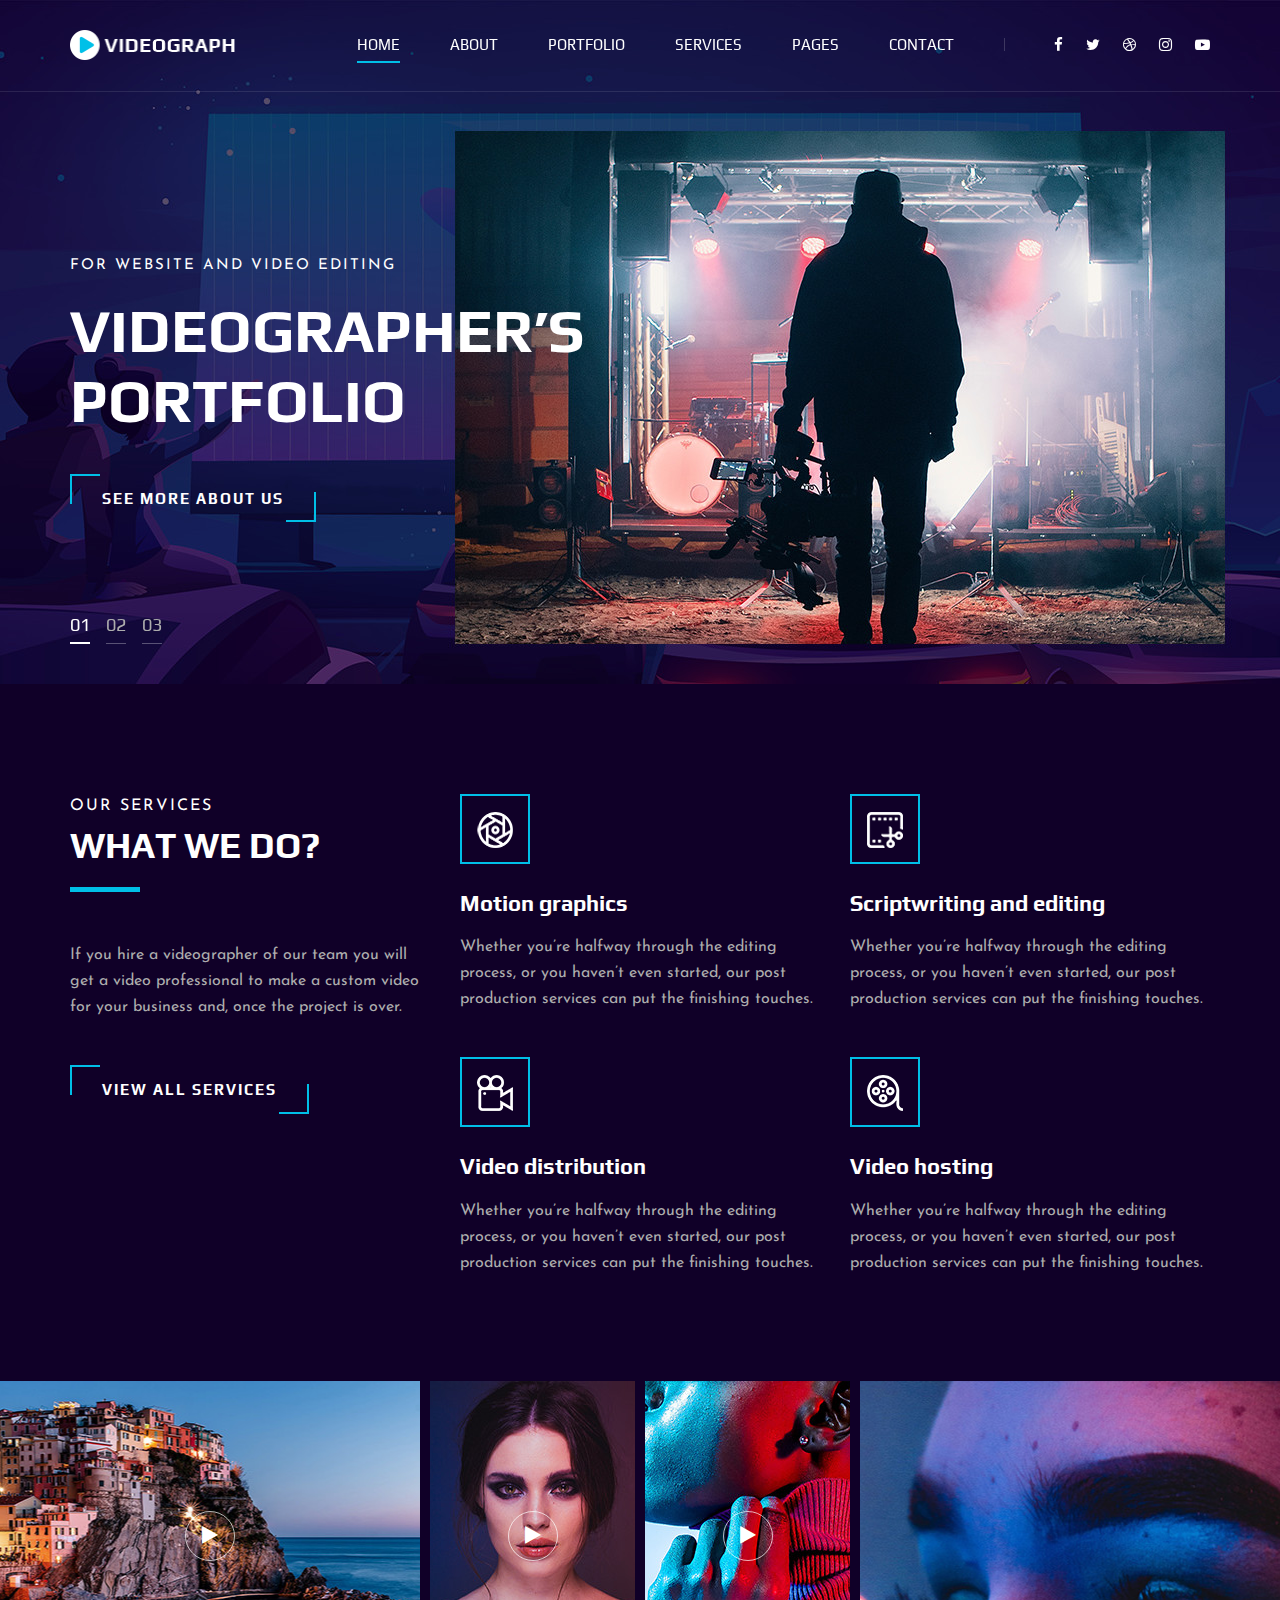
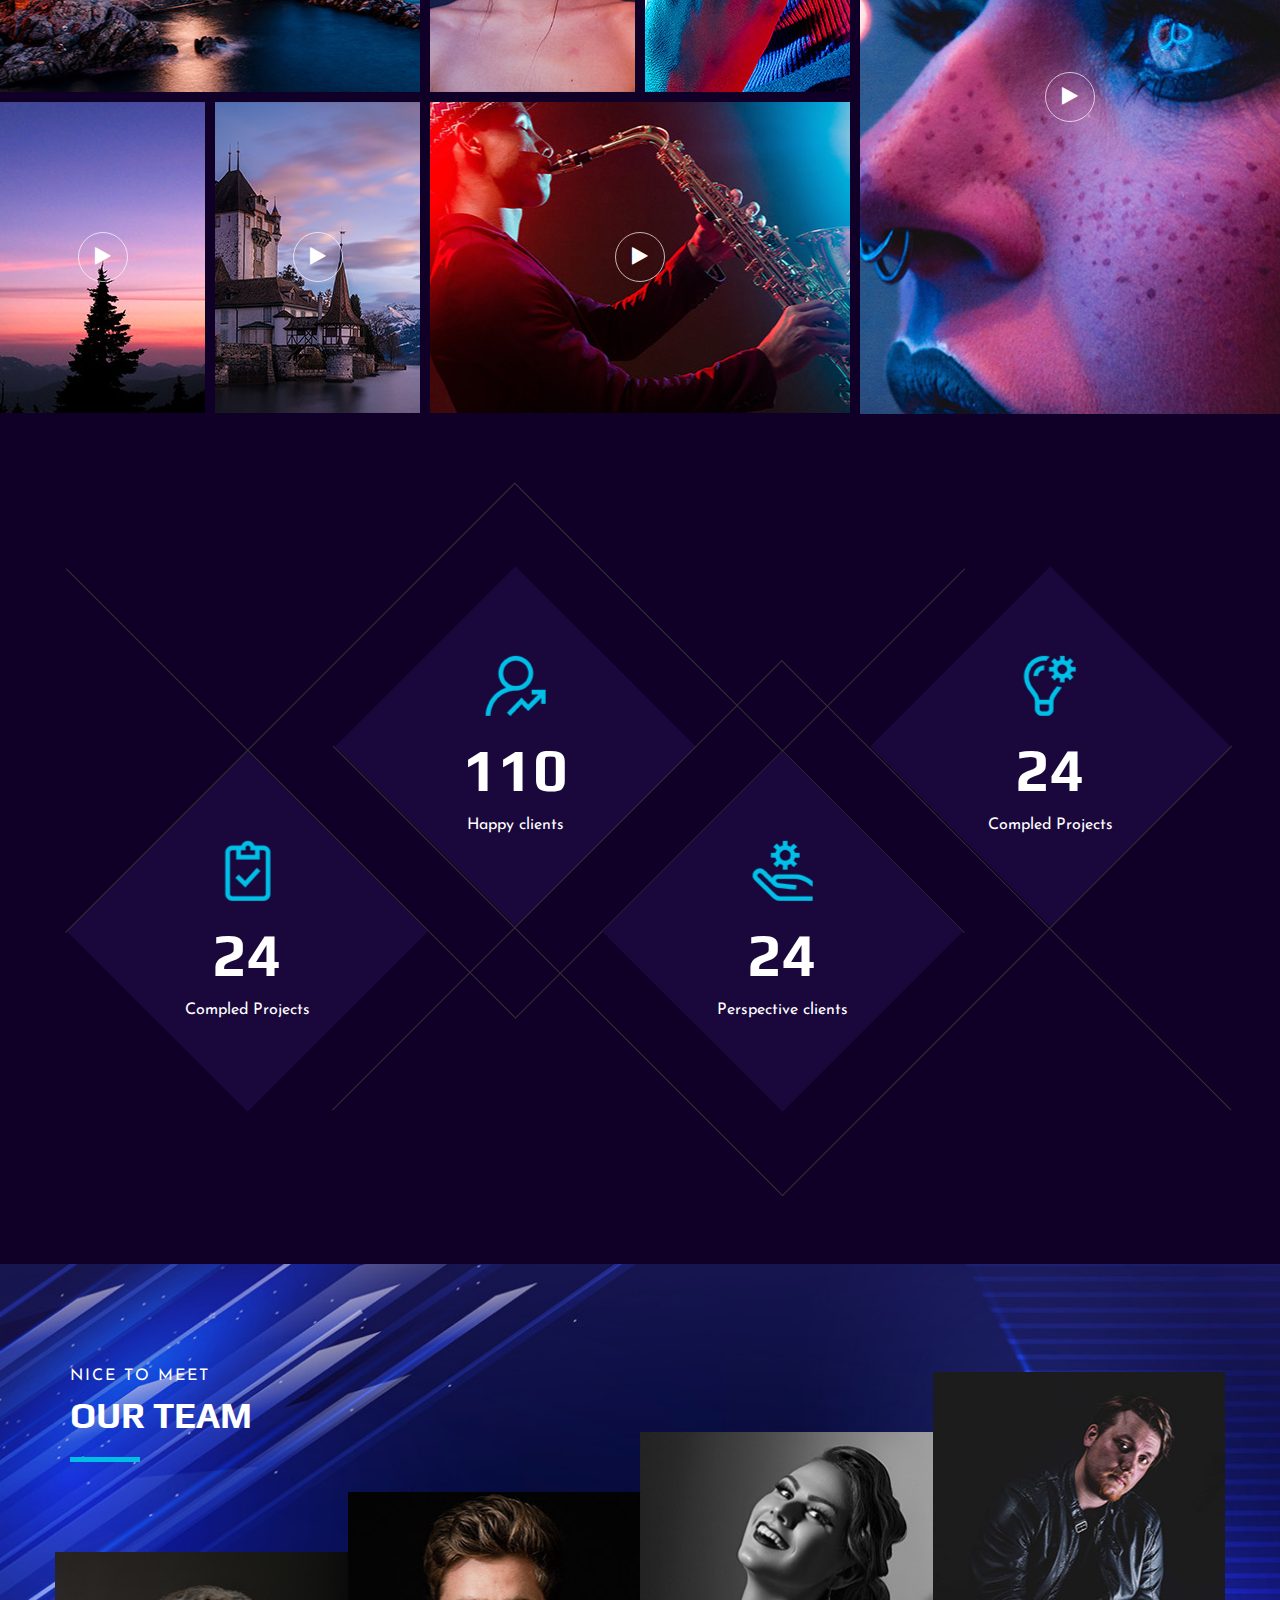
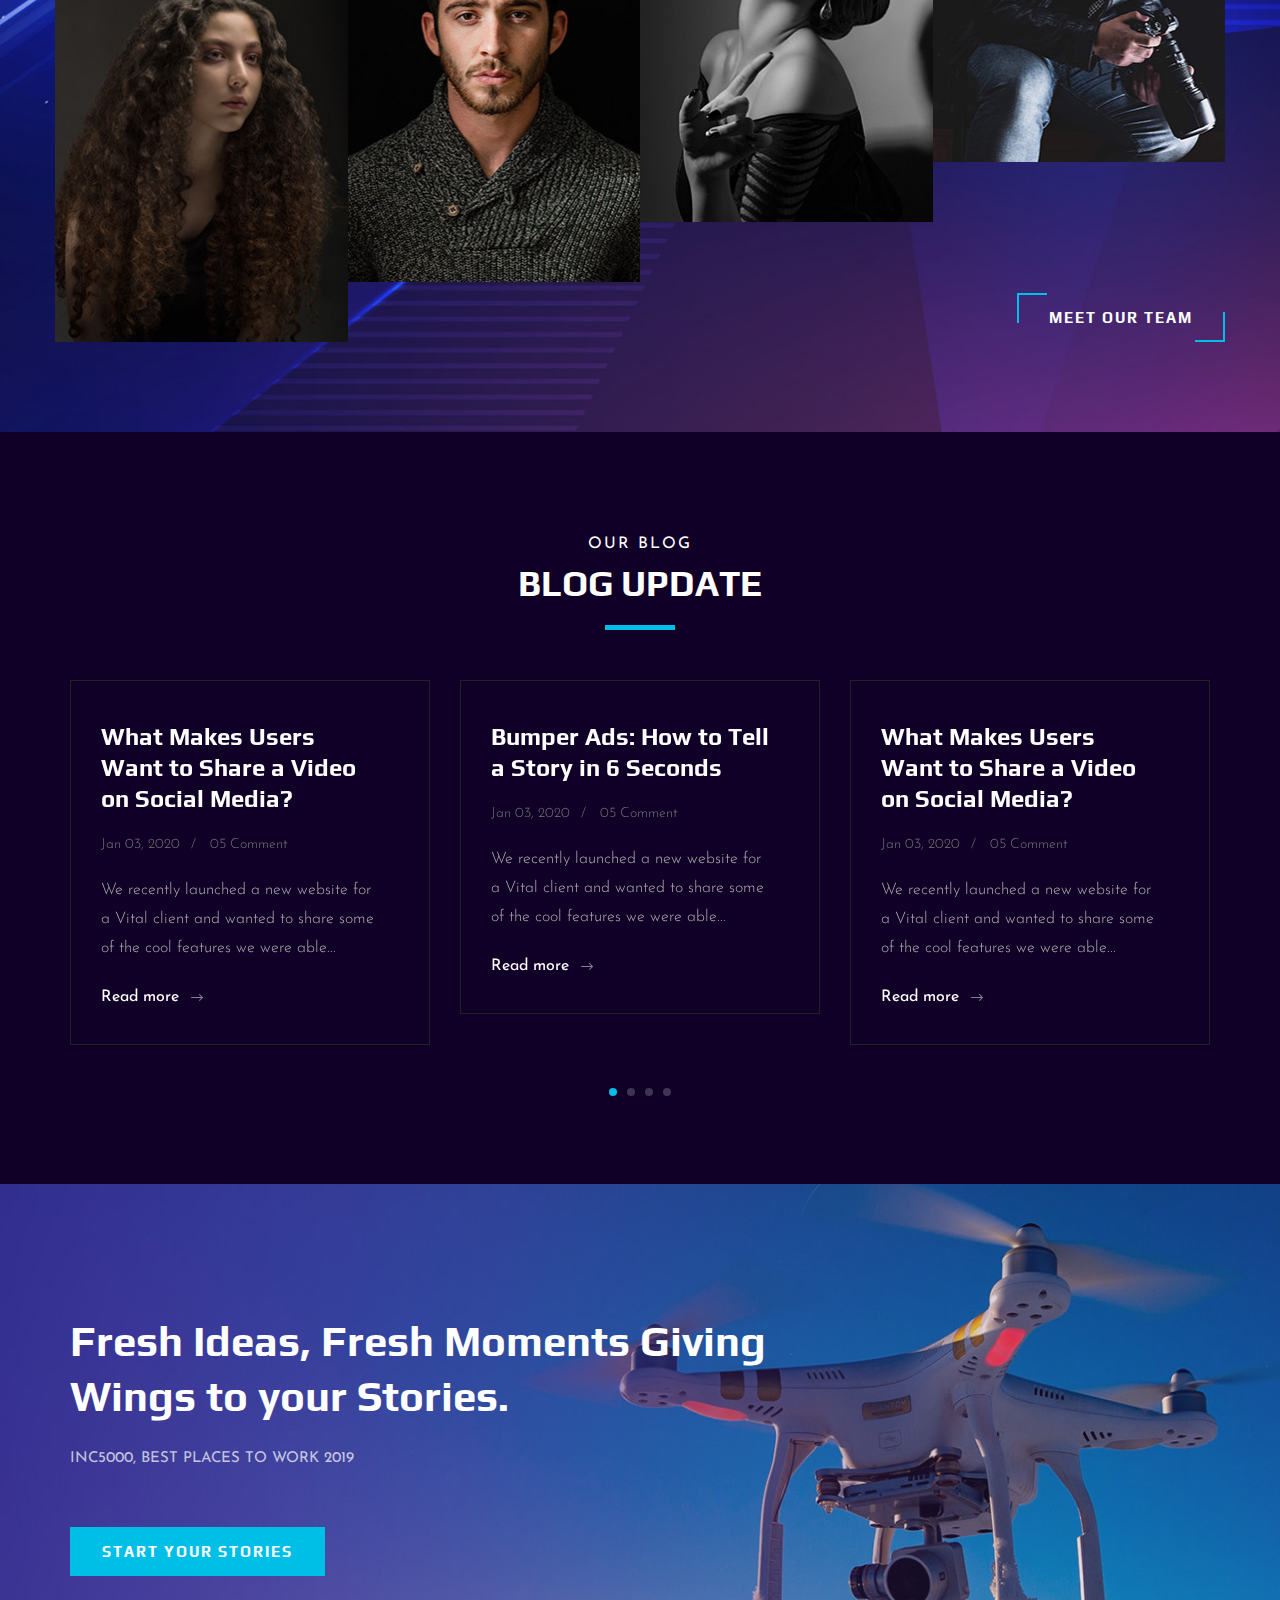
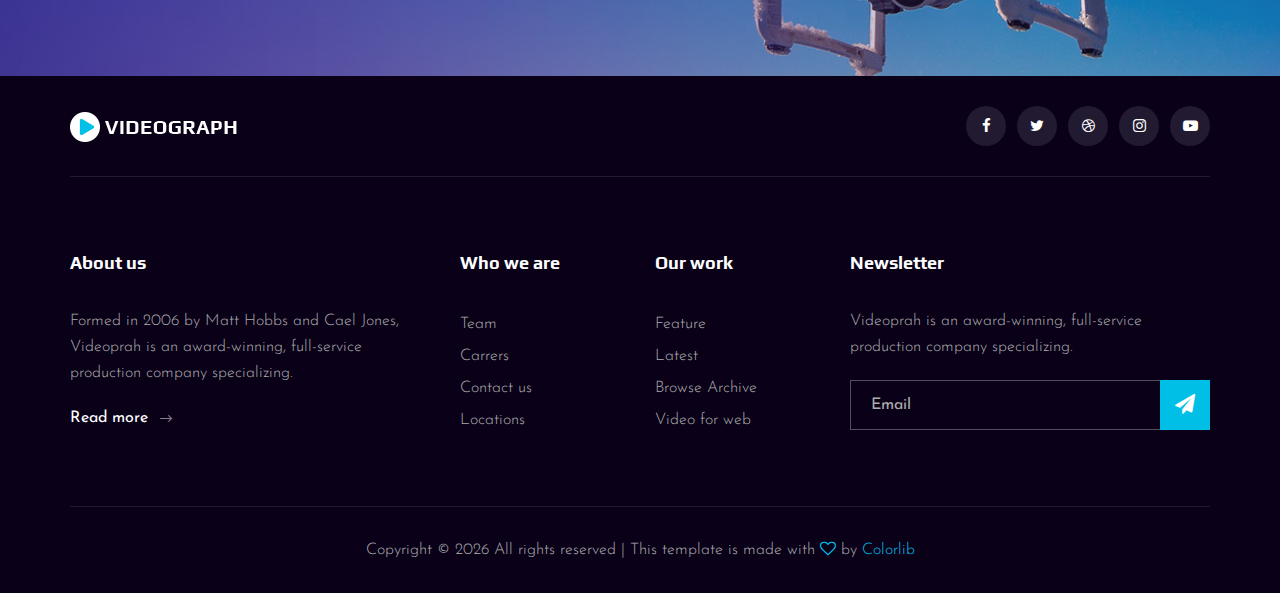
==== index.html @ 5d6b5795 "first" ====
<!DOCTYPE html>
<html lang="zxx">

<head>
    <meta charset="UTF-8">
    <meta name="description" content="Videograph Template">
    <meta name="keywords" content="Videograph, unica, creative, html">
    <meta name="viewport" content="width=device-width, initial-scale=1.0">
    <meta http-equiv="X-UA-Compatible" content="ie=edge">
    <title>Videograph | Template</title>

    <!-- Google Font -->
    <link href="https://fonts.googleapis.com/css2?family=Play:wght@400;700&display=swap" rel="stylesheet">
    <link href="https://fonts.googleapis.com/css2?family=Josefin+Sans:wght@300;400;500;600;700&display=swap"
        rel="stylesheet">

    <!-- Css Styles -->
    <link rel="stylesheet" href="css/bootstrap.min.css" type="text/css">
    <link rel="stylesheet" href="css/font-awesome.min.css" type="text/css">
    <link rel="stylesheet" href="css/elegant-icons.css" type="text/css">
    <link rel="stylesheet" href="css/owl.carousel.min.css" type="text/css">
    <link rel="stylesheet" href="css/magnific-popup.css" type="text/css">
    <link rel="stylesheet" href="css/slicknav.min.css" type="text/css">
    <link rel="stylesheet" href="css/style.css" type="text/css">
</head>

<body>
    <!-- Page Preloder -->
    <div id="preloder">
        <div class="loader"></div>
    </div>

    <!-- Header Section Begin -->
    <header class="header">
        <div class="container">
            <div class="row">
                <div class="col-lg-2">
                    <div class="header__logo">
                        <a href="./index.html"><img src="img/logo.png" alt=""></a>
                    </div>
                </div>
                <div class="col-lg-10">
                    <div class="header__nav__option">
                        <nav class="header__nav__menu mobile-menu">
                            <ul>
                                <li class="active"><a href="./index.html">Home</a></li>
                                <li><a href="./about.html">About</a></li>
                                <li><a href="./portfolio.html">Portfolio</a></li>
                                <li><a href="./services.html">Services</a></li>
                                <li><a href="#">Pages</a>
                                    <ul class="dropdown">
                                        <li><a href="./about.html">About</a></li>
                                        <li><a href="./portfolio.html">Portfolio</a></li>
                                        <li><a href="./blog.html">Blog</a></li>
                                        <li><a href="./blog-details.html">Blog Details</a></li>
                                    </ul>
                                </li>
                                <li><a href="./contact.html">Contact</a></li>
                            </ul>
                        </nav>
                        <div class="header__nav__social">
                            <a href="#"><i class="fa fa-facebook"></i></a>
                            <a href="#"><i class="fa fa-twitter"></i></a>
                            <a href="#"><i class="fa fa-dribbble"></i></a>
                            <a href="#"><i class="fa fa-instagram"></i></a>
                            <a href="#"><i class="fa fa-youtube-play"></i></a>
                        </div>
                    </div>
                </div>
            </div>
            <div id="mobile-menu-wrap"></div>
        </div>
    </header>
    <!-- Header End -->

    <!-- Hero Section Begin -->
    <section class="hero">
        <div class="hero__slider owl-carousel">
            <div class="hero__item set-bg" data-setbg="img/hero/hero-1.jpg">
                <div class="container">
                    <div class="row">
                        <div class="col-lg-6">
                            <div class="hero__text">
                                <span>For website and video editing</span>
                                <h2>Videographer’s Portfolio</h2>
                                <a href="#" class="primary-btn">See more about us</a>
                            </div>
                        </div>
                    </div>
                </div>
            </div>
            <div class="hero__item set-bg" data-setbg="img/hero/hero-1.jpg">
                <div class="container">
                    <div class="row">
                        <div class="col-lg-6">
                            <div class="hero__text">
                                <span>For website and video editing</span>
                                <h2>Videographer’s Portfolio</h2>
                                <a href="#" class="primary-btn">See more about us</a>
                            </div>
                        </div>
                    </div>
                </div>
            </div>
            <div class="hero__item set-bg" data-setbg="img/hero/hero-1.jpg">
                <div class="container">
                    <div class="row">
                        <div class="col-lg-6">
                            <div class="hero__text">
                                <span>For website and video editing</span>
                                <h2>Videographer’s Portfolio</h2>
                                <a href="#" class="primary-btn">See more about us</a>
                            </div>
                        </div>
                    </div>
                </div>
            </div>
        </div>
    </section>
    <!-- Hero Section End -->

    <!-- Services Section Begin -->
    <section class="services spad">
        <div class="container">
            <div class="row">
                <div class="col-lg-4">
                    <div class="services__title">
                        <div class="section-title">
                            <span>Our services</span>
                            <h2>What We do?</h2>
                        </div>
                        <p>If you hire a videographer of our team you will get a video professional to make a custom
                            video for your business and, once the project is over.</p>
                        <a href="#" class="primary-btn">View all services</a>
                    </div>
                </div>
                <div class="col-lg-8">
                    <div class="row">
                        <div class="col-lg-6 col-md-6 col-sm-6">
                            <div class="services__item">
                                <div class="services__item__icon">
                                    <img src="img/icons/si-1.png" alt="">
                                </div>
                                <h4>Motion graphics</h4>
                                <p>Whether you’re halfway through the editing process, or you haven’t even started, our
                                    post production services can put the finishing touches.</p>
                            </div>
                        </div>
                        <div class="col-lg-6 col-md-6 col-sm-6">
                            <div class="services__item">
                                <div class="services__item__icon">
                                    <img src="img/icons/si-2.png" alt="">
                                </div>
                                <h4>Scriptwriting and editing</h4>
                                <p>Whether you’re halfway through the editing process, or you haven’t even started, our
                                    post production services can put the finishing touches.</p>
                            </div>
                        </div>
                        <div class="col-lg-6 col-md-6 col-sm-6">
                            <div class="services__item">
                                <div class="services__item__icon">
                                    <img src="img/icons/si-3.png" alt="">
                                </div>
                                <h4>Video distribution</h4>
                                <p>Whether you’re halfway through the editing process, or you haven’t even started, our
                                    post production services can put the finishing touches.</p>
                            </div>
                        </div>
                        <div class="col-lg-6 col-md-6 col-sm-6">
                            <div class="services__item">
                                <div class="services__item__icon">
                                    <img src="img/icons/si-4.png" alt="">
                                </div>
                                <h4>Video hosting</h4>
                                <p>Whether you’re halfway through the editing process, or you haven’t even started, our
                                    post production services can put the finishing touches.</p>
                            </div>
                        </div>
                    </div>
                </div>
            </div>
        </div>
    </section>
    <!-- Services Section End -->

    <!-- Work Section Begin -->
    <section class="work">
        <div class="work__gallery">
            <div class="grid-sizer"></div>
            <div class="work__item wide__item set-bg" data-setbg="img/work/work-1.jpg">
                <a href="https://www.youtube.com/watch?v=LXb3EKWsInQ" class="play-btn video-popup"><i
                        class="fa fa-play"></i></a>
                <div class="work__item__hover">
                    <h4>VIP Auto Tires & Service</h4>
                    <ul>
                        <li>eCommerce</li>
                        <li>Magento</li>
                    </ul>
                </div>
            </div>
            <div class="work__item small__item set-bg" data-setbg="img/work/work-2.jpg">
                <a href="https://www.youtube.com/watch?v=LXb3EKWsInQ" class="play-btn video-popup"><i
                        class="fa fa-play"></i></a>
            </div>
            <div class="work__item small__item set-bg" data-setbg="img/work/work-3.jpg">
                <a href="https://www.youtube.com/watch?v=LXb3EKWsInQ" class="play-btn video-popup"><i
                        class="fa fa-play"></i></a>
            </div>
            <div class="work__item large__item set-bg" data-setbg="img/work/work-4.jpg">
                <a href="https://www.youtube.com/watch?v=LXb3EKWsInQ" class="play-btn video-popup"><i
                        class="fa fa-play"></i></a>
                <div class="work__item__hover">
                    <h4>VIP Auto Tires & Service</h4>
                    <ul>
                        <li>eCommerce</li>
                        <li>Magento</li>
                    </ul>
                </div>
            </div>
            <div class="work__item small__item set-bg" data-setbg="img/work/work-5.jpg">
                <a href="https://www.youtube.com/watch?v=LXb3EKWsInQ" class="play-btn video-popup"><i
                        class="fa fa-play"></i></a>
            </div>
            <div class="work__item small__item set-bg" data-setbg="img/work/work-6.jpg">
                <a href="https://www.youtube.com/watch?v=LXb3EKWsInQ" class="play-btn video-popup"><i
                        class="fa fa-play"></i></a>
            </div>
            <div class="work__item wide__item set-bg" data-setbg="img/work/work-7.jpg">
                <a href="https://www.youtube.com/watch?v=LXb3EKWsInQ" class="play-btn video-popup"><i
                        class="fa fa-play"></i></a>
                <div class="work__item__hover">
                    <h4>VIP Auto Tires & Service</h4>
                    <ul>
                        <li>eCommerce</li>
                        <li>Magento</li>
                    </ul>
                </div>
            </div>
        </div>
    </section>
    <!-- Work Section End -->

    <!-- Counter Section Begin -->
    <section class="counter">
        <div class="container">
            <div class="counter__content">
                <div class="row">
                    <div class="col-lg-3 col-md-6 col-sm-6">
                        <div class="counter__item">
                            <div class="counter__item__text">
                                <img src="img/icons/ci-1.png" alt="">
                                <h2 class="counter_num">230</h2>
                                <p>Compled Projects</p>
                            </div>
                        </div>
                    </div>
                    <div class="col-lg-3 col-md-6 col-sm-6">
                        <div class="counter__item second__item">
                            <div class="counter__item__text">
                                <img src="img/icons/ci-2.png" alt="">
                                <h2 class="counter_num">1068</h2>
                                <p>Happy clients</p>
                            </div>
                        </div>
                    </div>
                    <div class="col-lg-3 col-md-6 col-sm-6">
                        <div class="counter__item third__item">
                            <div class="counter__item__text">
                                <img src="img/icons/ci-3.png" alt="">
                                <h2 class="counter_num">230</h2>
                                <p>Perspective clients</p>
                            </div>
                        </div>
                    </div>
                    <div class="col-lg-3 col-md-6 col-sm-6">
                        <div class="counter__item four__item">
                            <div class="counter__item__text">
                                <img src="img/icons/ci-4.png" alt="">
                                <h2 class="counter_num">230</h2>
                                <p>Compled Projects</p>
                            </div>
                        </div>
                    </div>
                </div>
            </div>
        </div>
    </section>
    <!-- Counter Section End -->

    <!-- Team Section Begin -->
    <section class="team spad set-bg" data-setbg="img/team-bg.jpg">
        <div class="container">
            <div class="row">
                <div class="col-lg-12">
                    <div class="section-title team__title">
                        <span>Nice to meet</span>
                        <h2>OUR Team</h2>
                    </div>
                </div>
            </div>
            <div class="row">
                <div class="col-lg-3 col-md-6 col-sm-6 p-0">
                    <div class="team__item set-bg" data-setbg="img/team/team-1.jpg">
                        <div class="team__item__text">
                            <h4>AMANDA STONE</h4>
                            <p>Videographer</p>
                            <div class="team__item__social">
                                <a href="#"><i class="fa fa-facebook"></i></a>
                                <a href="#"><i class="fa fa-twitter"></i></a>
                                <a href="#"><i class="fa fa-dribbble"></i></a>
                                <a href="#"><i class="fa fa-instagram"></i></a>
                            </div>
                        </div>
                    </div>
                </div>
                <div class="col-lg-3 col-md-6 col-sm-6 p-0">
                    <div class="team__item team__item--second set-bg" data-setbg="img/team/team-2.jpg">
                        <div class="team__item__text">
                            <h4>AMANDA STONE</h4>
                            <p>Videographer</p>
                            <div class="team__item__social">
                                <a href="#"><i class="fa fa-facebook"></i></a>
                                <a href="#"><i class="fa fa-twitter"></i></a>
                                <a href="#"><i class="fa fa-dribbble"></i></a>
                                <a href="#"><i class="fa fa-instagram"></i></a>
                            </div>
                        </div>
                    </div>
                </div>
                <div class="col-lg-3 col-md-6 col-sm-6 p-0">
                    <div class="team__item team__item--third set-bg" data-setbg="img/team/team-3.jpg">
                        <div class="team__item__text">
                            <h4>AMANDA STONE</h4>
                            <p>Videographer</p>
                            <div class="team__item__social">
                                <a href="#"><i class="fa fa-facebook"></i></a>
                                <a href="#"><i class="fa fa-twitter"></i></a>
                                <a href="#"><i class="fa fa-dribbble"></i></a>
                                <a href="#"><i class="fa fa-instagram"></i></a>
                            </div>
                        </div>
                    </div>
                </div>
                <div class="col-lg-3 col-md-6 col-sm-6 p-0">
                    <div class="team__item team__item--four set-bg" data-setbg="img/team/team-4.jpg">
                        <div class="team__item__text">
                            <h4>AMANDA STONE</h4>
                            <p>Videographer</p>
                            <div class="team__item__social">
                                <a href="#"><i class="fa fa-facebook"></i></a>
                                <a href="#"><i class="fa fa-twitter"></i></a>
                                <a href="#"><i class="fa fa-dribbble"></i></a>
                                <a href="#"><i class="fa fa-instagram"></i></a>
                            </div>
                        </div>
                    </div>
                </div>
                <div class="col-lg-12 p-0">
                    <div class="team__btn">
                        <a href="#" class="primary-btn">Meet Our Team</a>
                    </div>
                </div>
            </div>
        </div>
    </section>
    <!-- Team Section End -->

    <!-- Latest Blog Section Begin -->
    <section class="latest spad">
        <div class="container">
            <div class="row">
                <div class="col-lg-12">
                    <div class="section-title center-title">
                        <span>Our Blog</span>
                        <h2>Blog Update</h2>
                    </div>
                </div>
            </div>
            <div class="row">
                <div class="latest__slider owl-carousel">
                    <div class="col-lg-4">
                        <div class="blog__item latest__item">
                            <h4>What Makes Users Want to Share a Video on Social Media?</h4>
                            <ul>
                                <li>Jan 03, 2020</li>
                                <li>05 Comment</li>
                            </ul>
                            <p>We recently launched a new website for a Vital client and wanted to share some of the
                                cool features we were able...</p>
                            <a href="#">Read more <span class="arrow_right"></span></a>
                        </div>
                    </div>
                    <div class="col-lg-4">
                        <div class="blog__item latest__item">
                            <h4>Bumper Ads: How to Tell a Story in 6 Seconds</h4>
                            <ul>
                                <li>Jan 03, 2020</li>
                                <li>05 Comment</li>
                            </ul>
                            <p>We recently launched a new website for a Vital client and wanted to share some of the
                                cool features we were able...</p>
                            <a href="#">Read more <span class="arrow_right"></span></a>
                        </div>
                    </div>
                    <div class="col-lg-4">
                        <div class="blog__item latest__item">
                            <h4>What Makes Users Want to Share a Video on Social Media?</h4>
                            <ul>
                                <li>Jan 03, 2020</li>
                                <li>05 Comment</li>
                            </ul>
                            <p>We recently launched a new website for a Vital client and wanted to share some of the
                                cool features we were able...</p>
                            <a href="#">Read more <span class="arrow_right"></span></a>
                        </div>
                    </div>
                    <div class="col-lg-4">
                        <div class="blog__item latest__item">
                            <h4>Bumper Ads: How to Tell a Story in 6 Seconds</h4>
                            <ul>
                                <li>Jan 03, 2020</li>
                                <li>05 Comment</li>
                            </ul>
                            <p>We recently launched a new website for a Vital client and wanted to share some of the
                                cool features we were able...</p>
                            <a href="#">Read more <span class="arrow_right"></span></a>
                        </div>
                    </div>
                    <div class="col-lg-4">
                        <div class="blog__item latest__item">
                            <h4>What Makes Users Want to Share a Video on Social Media?</h4>
                            <ul>
                                <li>Jan 03, 2020</li>
                                <li>05 Comment</li>
                            </ul>
                            <p>We recently launched a new website for a Vital client and wanted to share some of the
                                cool features we were able...</p>
                            <a href="#">Read more <span class="arrow_right"></span></a>
                        </div>
                    </div>
                    <div class="col-lg-4">
                        <div class="blog__item latest__item">
                            <h4>What Makes Users Want to Share a Video on Social Media?</h4>
                            <ul>
                                <li>Jan 03, 2020</li>
                                <li>05 Comment</li>
                            </ul>
                            <p>We recently launched a new website for a Vital client and wanted to share some of the
                                cool features we were able...</p>
                            <a href="#">Read more <span class="arrow_right"></span></a>
                        </div>
                    </div>
                    <div class="col-lg-4">
                        <div class="blog__item latest__item">
                            <h4>What Makes Users Want to Share a Video on Social Media?</h4>
                            <ul>
                                <li>Jan 03, 2020</li>
                                <li>05 Comment</li>
                            </ul>
                            <p>We recently launched a new website for a Vital client and wanted to share some of the
                                cool features we were able...</p>
                            <a href="#">Read more <span class="arrow_right"></span></a>
                        </div>
                    </div>
                </div>
            </div>
        </div>
    </section>
    <!-- Latest Blog Section End -->

    <!-- Call To Action Section Begin -->
    <section class="callto spad set-bg" data-setbg="img/callto-bg.jpg">
        <div class="container">
            <div class="row">
                <div class="col-lg-8">
                    <div class="callto__text">
                        <h2>Fresh Ideas, Fresh Moments Giving Wings to your Stories.</h2>
                        <p>INC5000, Best places to work 2019</p>
                        <a href="#">Start your stories</a>
                    </div>
                </div>
            </div>
        </div>
    </section>
    <!-- Call To Action Section End -->

    <!-- Footer Section Begin -->
    <footer class="footer">
        <div class="container">
            <div class="footer__top">
                <div class="row">
                    <div class="col-lg-6 col-md-6">
                        <div class="footer__top__logo">
                            <a href="#"><img src="img/logo.png" alt=""></a>
                        </div>
                    </div>
                    <div class="col-lg-6 col-md-6">
                        <div class="footer__top__social">
                            <a href="#"><i class="fa fa-facebook"></i></a>
                            <a href="#"><i class="fa fa-twitter"></i></a>
                            <a href="#"><i class="fa fa-dribbble"></i></a>
                            <a href="#"><i class="fa fa-instagram"></i></a>
                            <a href="#"><i class="fa fa-youtube-play"></i></a>
                        </div>
                    </div>
                </div>
            </div>
            <div class="footer__option">
                <div class="row">
                    <div class="col-lg-4 col-md-6 col-sm-6">
                        <div class="footer__option__item">
                            <h5>About us</h5>
                            <p>Formed in 2006 by Matt Hobbs and Cael Jones, Videoprah is an award-winning, full-service
                                production company specializing.</p>
                            <a href="#" class="read__more">Read more <span class="arrow_right"></span></a>
                        </div>
                    </div>
                    <div class="col-lg-2 col-md-3 col-sm-3">
                        <div class="footer__option__item">
                            <h5>Who we are</h5>
                            <ul>
                                <li><a href="#">Team</a></li>
                                <li><a href="#">Carrers</a></li>
                                <li><a href="#">Contact us</a></li>
                                <li><a href="#">Locations</a></li>
                            </ul>
                        </div>
                    </div>
                    <div class="col-lg-2 col-md-3 col-sm-3">
                        <div class="footer__option__item">
                            <h5>Our work</h5>
                            <ul>
                                <li><a href="#">Feature</a></li>
                                <li><a href="#">Latest</a></li>
                                <li><a href="#">Browse Archive</a></li>
                                <li><a href="#">Video for web</a></li>
                            </ul>
                        </div>
                    </div>
                    <div class="col-lg-4 col-md-12">
                        <div class="footer__option__item">
                            <h5>Newsletter</h5>
                            <p>Videoprah is an award-winning, full-service production company specializing.</p>
                            <form action="#">
                                <input type="text" placeholder="Email">
                                <button type="submit"><i class="fa fa-send"></i></button>
                            </form>
                        </div>
                    </div>
                </div>
            </div>
            <div class="footer__copyright">
                <div class="row">
                    <div class="col-lg-12 text-center">
                        <!-- Link back to Colorlib can't be removed. Template is licensed under CC BY 3.0. -->
                        <p class="footer__copyright__text">Copyright &copy;
                            <script>
                                document.write(new Date().getFullYear());
                            </script>
                            All rights reserved | This template is made with <i class="fa fa-heart-o"
                                aria-hidden="true"></i> by <a href="https://colorlib.com" target="_blank">Colorlib</a>
                        </p>
                        <!-- Link back to Colorlib can't be removed. Template is licensed under CC BY 3.0. -->
                    </div>
                </div>
            </div>
        </div>
    </footer>
    <!-- Footer Section End -->

    <!-- Js Plugins -->
    <script src="js/jquery-3.3.1.min.js"></script>
    <script src="js/bootstrap.min.js"></script>
    <script src="js/jquery.magnific-popup.min.js"></script>
    <script src="js/mixitup.min.js"></script>
    <script src="js/masonry.pkgd.min.js"></script>
    <script src="js/jquery.slicknav.js"></script>
    <script src="js/owl.carousel.min.js"></script>
    <script src="js/main.js"></script>
</body>

</html>
---- css/elegant-icons.css ----
@font-face {
	font-family: 'ElegantIcons';
	src:url('../fonts/ElegantIcons.eot');
	src:url('../fonts/ElegantIcons.eot?#iefix') format('embedded-opentype'),
		url('../fonts/ElegantIcons.woff') format('woff'),
		url('../fonts/ElegantIcons.ttf') format('truetype'),
		url('../fonts/ElegantIcons.svg#ElegantIcons') format('svg');
	font-weight: normal;
	font-style: normal;
}

/* Use the following CSS code if you want to use data attributes for inserting your icons */
[data-icon]:before {
	font-family: 'ElegantIcons';
	content: attr(data-icon);
	speak: none;
	font-weight: normal;
	font-variant: normal;
	text-transform: none;
	line-height: 1;
	-webkit-font-smoothing: antialiased;
	-moz-osx-font-smoothing: grayscale;
}

/* Use the following CSS code if you want to have a class per icon */
/*
Instead of a list of all class selectors,
you can use the generic selector below, but it's slower:
[class*="your-class-prefix"] {
*/
.arrow_up, .arrow_down, .arrow_left, .arrow_right, .arrow_left-up, .arrow_right-up, .arrow_right-down, .arrow_left-down, .arrow-up-down, .arrow_up-down_alt, .arrow_left-right_alt, .arrow_left-right, .arrow_expand_alt2, .arrow_expand_alt, .arrow_condense, .arrow_expand, .arrow_move, .arrow_carrot-up, .arrow_carrot-down, .arrow_carrot-left, .arrow_carrot-right, .arrow_carrot-2up, .arrow_carrot-2down, .arrow_carrot-2left, .arrow_carrot-2right, .arrow_carrot-up_alt2, .arrow_carrot-down_alt2, .arrow_carrot-left_alt2, .arrow_carrot-right_alt2, .arrow_carrot-2up_alt2, .arrow_carrot-2down_alt2, .arrow_carrot-2left_alt2, .arrow_carrot-2right_alt2, .arrow_triangle-up, .arrow_triangle-down, .arrow_triangle-left, .arrow_triangle-right, .arrow_triangle-up_alt2, .arrow_triangle-down_alt2, .arrow_triangle-left_alt2, .arrow_triangle-right_alt2, .arrow_back, .icon_minus-06, .icon_plus, .icon_close, .icon_check, .icon_minus_alt2, .icon_plus_alt2, .icon_close_alt2, .icon_check_alt2, .icon_zoom-out_alt, .icon_zoom-in_alt, .icon_search, .icon_box-empty, .icon_box-selected, .icon_minus-box, .icon_plus-box, .icon_box-checked, .icon_circle-empty, .icon_circle-slelected, .icon_stop_alt2, .icon_stop, .icon_pause_alt2, .icon_pause, .icon_menu, .icon_menu-square_alt2, .icon_menu-circle_alt2, .icon_ul, .icon_ol, .icon_adjust-horiz, .icon_adjust-vert, .icon_document_alt, .icon_documents_alt, .icon_pencil, .icon_pencil-edit_alt, .icon_pencil-edit, .icon_folder-alt, .icon_folder-open_alt, .icon_folder-add_alt, .icon_info_alt, .icon_error-oct_alt, .icon_error-circle_alt, .icon_error-triangle_alt, .icon_question_alt2, .icon_question, .icon_comment_alt, .icon_chat_alt, .icon_vol-mute_alt, .icon_volume-low_alt, .icon_volume-high_alt, .icon_quotations, .icon_quotations_alt2, .icon_clock_alt, .icon_lock_alt, .icon_lock-open_alt, .icon_key_alt, .icon_cloud_alt, .icon_cloud-upload_alt, .icon_cloud-download_alt, .icon_image, .icon_images, .icon_lightbulb_alt, .icon_gift_alt, .icon_house_alt, .icon_genius, .icon_mobile, .icon_tablet, .icon_laptop, .icon_desktop, .icon_camera_alt, .icon_mail_alt, .icon_cone_alt, .icon_ribbon_alt, .icon_bag_alt, .icon_creditcard, .icon_cart_alt, .icon_paperclip, .icon_tag_alt, .icon_tags_alt, .icon_trash_alt, .icon_cursor_alt, .icon_mic_alt, .icon_compass_alt, .icon_pin_alt, .icon_pushpin_alt, .icon_map_alt, .icon_drawer_alt, .icon_toolbox_alt, .icon_book_alt, .icon_calendar, .icon_film, .icon_table, .icon_contacts_alt, .icon_headphones, .icon_lifesaver, .icon_piechart, .icon_refresh, .icon_link_alt, .icon_link, .icon_loading, .icon_blocked, .icon_archive_alt, .icon_heart_alt, .icon_star_alt, .icon_star-half_alt, .icon_star, .icon_star-half, .icon_tools, .icon_tool, .icon_cog, .icon_cogs, .arrow_up_alt, .arrow_down_alt, .arrow_left_alt, .arrow_right_alt, .arrow_left-up_alt, .arrow_right-up_alt, .arrow_right-down_alt, .arrow_left-down_alt, .arrow_condense_alt, .arrow_expand_alt3, .arrow_carrot_up_alt, .arrow_carrot-down_alt, .arrow_carrot-left_alt, .arrow_carrot-right_alt, .arrow_carrot-2up_alt, .arrow_carrot-2dwnn_alt, .arrow_carrot-2left_alt, .arrow_carrot-2right_alt, .arrow_triangle-up_alt, .arrow_triangle-down_alt, .arrow_triangle-left_alt, .arrow_triangle-right_alt, .icon_minus_alt, .icon_plus_alt, .icon_close_alt, .icon_check_alt, .icon_zoom-out, .icon_zoom-in, .icon_stop_alt, .icon_menu-square_alt, .icon_menu-circle_alt, .icon_document, .icon_documents, .icon_pencil_alt, .icon_folder, .icon_folder-open, .icon_folder-add, .icon_folder_upload, .icon_folder_download, .icon_info, .icon_error-circle, .icon_error-oct, .icon_error-triangle, .icon_question_alt, .icon_comment, .icon_chat, .icon_vol-mute, .icon_volume-low, .icon_volume-high, .icon_quotations_alt, .icon_clock, .icon_lock, .icon_lock-open, .icon_key, .icon_cloud, .icon_cloud-upload, .icon_cloud-download, .icon_lightbulb, .icon_gift, .icon_house, .icon_camera, .icon_mail, .icon_cone, .icon_ribbon, .icon_bag, .icon_cart, .icon_tag, .icon_tags, .icon_trash, .icon_cursor, .icon_mic, .icon_compass, .icon_pin, .icon_pushpin, .icon_map, .icon_drawer, .icon_toolbox, .icon_book, .icon_contacts, .icon_archive, .icon_heart, .icon_profile, .icon_group, .icon_grid-2x2, .icon_grid-3x3, .icon_music, .icon_pause_alt, .icon_phone, .icon_upload, .icon_download, .social_facebook, .social_twitter, .social_pinterest, .social_googleplus, .social_tumblr, .social_tumbleupon, .social_wordpress, .social_instagram, .social_dribbble, .social_vimeo, .social_linkedin, .social_rss, .social_deviantart, .social_share, .social_myspace, .social_skype, .social_youtube, .social_picassa, .social_googledrive, .social_flickr, .social_blogger, .social_spotify, .social_delicious, .social_facebook_circle, .social_twitter_circle, .social_pinterest_circle, .social_googleplus_circle, .social_tumblr_circle, .social_stumbleupon_circle, .social_wordpress_circle, .social_instagram_circle, .social_dribbble_circle, .social_vimeo_circle, .social_linkedin_circle, .social_rss_circle, .social_deviantart_circle, .social_share_circle, .social_myspace_circle, .social_skype_circle, .social_youtube_circle, .social_picassa_circle, .social_googledrive_alt2, .social_flickr_circle, .social_blogger_circle, .social_spotify_circle, .social_delicious_circle, .social_facebook_square, .social_twitter_square, .social_pinterest_square, .social_googleplus_square, .social_tumblr_square, .social_stumbleupon_square, .social_wordpress_square, .social_instagram_square, .social_dribbble_square, .social_vimeo_square, .social_linkedin_square, .social_rss_square, .social_deviantart_square, .social_share_square, .social_myspace_square, .social_skype_square, .social_youtube_square, .social_picassa_square, .social_googledrive_square, .social_flickr_square, .social_blogger_square, .social_spotify_square, .social_delicious_square, .icon_printer, .icon_calulator, .icon_building, .icon_floppy, .icon_drive, .icon_search-2, .icon_id, .icon_id-2, .icon_puzzle, .icon_like, .icon_dislike, .icon_mug, .icon_currency, .icon_wallet, .icon_pens, .icon_easel, .icon_flowchart, .icon_datareport, .icon_briefcase, .icon_shield, .icon_percent, .icon_globe, .icon_globe-2, .icon_target, .icon_hourglass, .icon_balance, .icon_rook, .icon_printer-alt, .icon_calculator_alt, .icon_building_alt, .icon_floppy_alt, .icon_drive_alt, .icon_search_alt, .icon_id_alt, .icon_id-2_alt, .icon_puzzle_alt, .icon_like_alt, .icon_dislike_alt, .icon_mug_alt, .icon_currency_alt, .icon_wallet_alt, .icon_pens_alt, .icon_easel_alt, .icon_flowchart_alt, .icon_datareport_alt, .icon_briefcase_alt, .icon_shield_alt, .icon_percent_alt, .icon_globe_alt, .icon_clipboard {
	font-family: 'ElegantIcons';
	speak: none;
	font-style: normal;
	font-weight: normal;
	font-variant: normal;
	text-transform: none;
	line-height: 1;
	-webkit-font-smoothing: antialiased;
}
.arrow_up:before {
	content: "\21";
}
.arrow_down:before {
	content: "\22";
}
.arrow_left:before {
	content: "\23";
}
.arrow_right:before {
	content: "\24";
}
.arrow_left-up:before {
	content: "\25";
}
.arrow_right-up:before {
	content: "\26";
}
.arrow_right-down:before {
	content: "\27";
}
.arrow_left-down:before {
	content: "\28";
}
.arrow-up-down:before {
	content: "\29";
}
.arrow_up-down_alt:before {
	content: "\2a";
}
.arrow_left-right_alt:before {
	content: "\2b";
}
.arrow_left-right:before {
	content: "\2c";
}
.arrow_expand_alt2:before {
	content: "\2d";
}
.arrow_expand_alt:before {
	content: "\2e";
}
.arrow_condense:before {
	content: "\2f";
}
.arrow_expand:before {
	content: "\30";
}
.arrow_move:before {
	content: "\31";
}
.arrow_carrot-up:before {
	content: "\32";
}
.arrow_carrot-down:before {
	content: "\33";
}
.arrow_carrot-left:before {
	content: "\34";
}
.arrow_carrot-right:before {
	content: "\35";
}
.arrow_carrot-2up:before {
	content: "\36";
}
.arrow_carrot-2down:before {
	content: "\37";
}
.arrow_carrot-2left:before {
	content: "\38";
}
.arrow_carrot-2right:before {
	content: "\39";
}
.arrow_carrot-up_alt2:before {
	content: "\3a";
}
.arrow_carrot-down_alt2:before {
	content: "\3b";
}
.arrow_carrot-left_alt2:before {
	content: "\3c";
}
.arrow_carrot-right_alt2:before {
	content: "\3d";
}
.arrow_carrot-2up_alt2:before {
	content: "\3e";
}
.arrow_carrot-2down_alt2:before {
	content: "\3f";
}
.arrow_carrot-2left_alt2:before {
	content: "\40";
}
.arrow_carrot-2right_alt2:before {
	content: "\41";
}
.arrow_triangle-up:before {
	content: "\42";
}
.arrow_triangle-down:before {
	content: "\43";
}
.arrow_triangle-left:before {
	content: "\44";
}
.arrow_triangle-right:before {
	content: "\45";
}
.arrow_triangle-up_alt2:before {
	content: "\46";
}
.arrow_triangle-down_alt2:before {
	content: "\47";
}
.arrow_triangle-left_alt2:before {
	content: "\48";
}
.arrow_triangle-right_alt2:before {
	content: "\49";
}
.arrow_back:before {
	content: "\4a";
}
.icon_minus-06:before {
	content: "\4b";
}
.icon_plus:before {
	content: "\4c";
}
.icon_close:before {
	content: "\4d";
}
.icon_check:before {
	content: "\4e";
}
.icon_minus_alt2:before {
	content: "\4f";
}
.icon_plus_alt2:before {
	content: "\50";
}
.icon_close_alt2:before {
	content: "\51";
}
.icon_check_alt2:before {
	content: "\52";
}
.icon_zoom-out_alt:before {
	content: "\53";
}
.icon_zoom-in_alt:before {
	content: "\54";
}
.icon_search:before {
	content: "\55";
}
.icon_box-empty:before {
	content: "\56";
}
.icon_box-selected:before {
	content: "\57";
}
.icon_minus-box:before {
	content: "\58";
}
.icon_plus-box:before {
	content: "\59";
}
.icon_box-checked:before {
	content: "\5a";
}
.icon_circle-empty:before {
	content: "\5b";
}
.icon_circle-slelected:before {
	content: "\5c";
}
.icon_stop_alt2:before {
	content: "\5d";
}
.icon_stop:before {
	content: "\5e";
}
.icon_pause_alt2:before {
	content: "\5f";
}
.icon_pause:before {
	content: "\60";
}
.icon_menu:before {
	content: "\61";
}
.icon_menu-square_alt2:before {
	content: "\62";
}
.icon_menu-circle_alt2:before {
	content: "\63";
}
.icon_ul:before {
	content: "\64";
}
.icon_ol:before {
	content: "\65";
}
.icon_adjust-horiz:before {
	content: "\66";
}
.icon_adjust-vert:before {
	content: "\67";
}
.icon_document_alt:before {
	content: "\68";
}
.icon_documents_alt:before {
	content: "\69";
}
.icon_pencil:before {
	content: "\6a";
}
.icon_pencil-edit_alt:before {
	content: "\6b";
}
.icon_pencil-edit:before {
	content: "\6c";
}
.icon_folder-alt:before {
	content: "\6d";
}
.icon_folder-open_alt:before {
	content: "\6e";
}
.icon_folder-add_alt:before {
	content: "\6f";
}
.icon_info_alt:before {
	content: "\70";
}
.icon_error-oct_alt:before {
	content: "\71";
}
.icon_error-circle_alt:before {
	content: "\72";
}
.icon_error-triangle_alt:before {
	content: "\73";
}
.icon_question_alt2:before {
	content: "\74";
}
.icon_question:before {
	content: "\75";
}
.icon_comment_alt:before {
	content: "\76";
}
.icon_chat_alt:before {
	content: "\77";
}
.icon_vol-mute_alt:before {
	content: "\78";
}
.icon_volume-low_alt:before {
	content: "\79";
}
.icon_volume-high_alt:before {
	content: "\7a";
}
.icon_quotations:before {
	content: "\7b";
}
.icon_quotations_alt2:before {
	content: "\7c";
}
.icon_clock_alt:before {
	content: "\7d";
}
.icon_lock_alt:before {
	content: "\7e";
}
.icon_lock-open_alt:before {
	content: "\e000";
}
.icon_key_alt:before {
	content: "\e001";
}
.icon_cloud_alt:before {
	content: "\e002";
}
.icon_cloud-upload_alt:before {
	content: "\e003";
}
.icon_cloud-download_alt:before {
	content: "\e004";
}
.icon_image:before {
	content: "\e005";
}
.icon_images:before {
	content: "\e006";
}
.icon_lightbulb_alt:before {
	content: "\e007";
}
.icon_gift_alt:before {
	content: "\e008";
}
.icon_house_alt:before {
	content: "\e009";
}
.icon_genius:before {
	content: "\e00a";
}
.icon_mobile:before {
	content: "\e00b";
}
.icon_tablet:before {
	content: "\e00c";
}
.icon_laptop:before {
	content: "\e00d";
}
.icon_desktop:before {
	content: "\e00e";
}
.icon_camera_alt:before {
	content: "\e00f";
}
.icon_mail_alt:before {
	content: "\e010";
}
.icon_cone_alt:before {
	content: "\e011";
}
.icon_ribbon_alt:before {
	content: "\e012";
}
.icon_bag_alt:before {
	content: "\e013";
}
.icon_creditcard:before {
	content: "\e014";
}
.icon_cart_alt:before {
	content: "\e015";
}
.icon_paperclip:before {
	content: "\e016";
}
.icon_tag_alt:before {
	content: "\e017";
}
.icon_tags_alt:before {
	content: "\e018";
}
.icon_trash_alt:before {
	content: "\e019";
}
.icon_cursor_alt:before {
	content: "\e01a";
}
.icon_mic_alt:before {
	content: "\e01b";
}
.icon_compass_alt:before {
	content: "\e01c";
}
.icon_pin_alt:before {
	content: "\e01d";
}
.icon_pushpin_alt:before {
	content: "\e01e";
}
.icon_map_alt:before {
	content: "\e01f";
}
.icon_drawer_alt:before {
	content: "\e020";
}
.icon_toolbox_alt:before {
	content: "\e021";
}
.icon_book_alt:before {
	content: "\e022";
}
.icon_calendar:before {
	content: "\e023";
}
.icon_film:before {
	content: "\e024";
}
.icon_table:before {
	content: "\e025";
}
.icon_contacts_alt:before {
	content: "\e026";
}
.icon_headphones:before {
	content: "\e027";
}
.icon_lifesaver:before {
	content: "\e028";
}
.icon_piechart:before {
	content: "\e029";
}
.icon_refresh:before {
	content: "\e02a";
}
.icon_link_alt:before {
	content: "\e02b";
}
.icon_link:before {
	content: "\e02c";
}
.icon_loading:before {
	content: "\e02d";
}
.icon_blocked:before {
	content: "\e02e";
}
.icon_archive_alt:before {
	content: "\e02f";
}
.icon_heart_alt:before {
	content: "\e030";
}
.icon_star_alt:before {
	content: "\e031";
}
.icon_star-half_alt:before {
	content: "\e032";
}
.icon_star:before {
	content: "\e033";
}
.icon_star-half:before {
	content: "\e034";
}
.icon_tools:before {
	content: "\e035";
}
.icon_tool:before {
	content: "\e036";
}
.icon_cog:before {
	content: "\e037";
}
.icon_cogs:before {
	content: "\e038";
}
.arrow_up_alt:before {
	content: "\e039";
}
.arrow_down_alt:before {
	content: "\e03a";
}
.arrow_left_alt:before {
	content: "\e03b";
}
.arrow_right_alt:before {
	content: "\e03c";
}
.arrow_left-up_alt:before {
	content: "\e03d";
}
.arrow_right-up_alt:before {
	content: "\e03e";
}
.arrow_right-down_alt:before {
	content: "\e03f";
}
.arrow_left-down_alt:before {
	content: "\e040";
}
.arrow_condense_alt:before {
	content: "\e041";
}
.arrow_expand_alt3:before {
	content: "\e042";
}
.arrow_carrot_up_alt:before {
	content: "\e043";
}
.arrow_carrot-down_alt:before {
	content: "\e044";
}
.arrow_carrot-left_alt:before {
	content: "\e045";
}
.arrow_carrot-right_alt:before {
	content: "\e046";
}
.arrow_carrot-2up_alt:before {
	content: "\e047";
}
.arrow_carrot-2dwnn_alt:before {
	content: "\e048";
}
.arrow_carrot-2left_alt:before {
	content: "\e049";
}
.arrow_carrot-2right_alt:before {
	content: "\e04a";
}
.arrow_triangle-up_alt:before {
	content: "\e04b";
}
.arrow_triangle-down_alt:before {
	content: "\e04c";
}
.arrow_triangle-left_alt:before {
	content: "\e04d";
}
.arrow_triangle-right_alt:before {
	content: "\e04e";
}
.icon_minus_alt:before {
	content: "\e04f";
}
.icon_plus_alt:before {
	content: "\e050";
}
.icon_close_alt:before {
	content: "\e051";
}
.icon_check_alt:before {
	content: "\e052";
}
.icon_zoom-out:before {
	content: "\e053";
}
.icon_zoom-in:before {
	content: "\e054";
}
.icon_stop_alt:before {
	content: "\e055";
}
.icon_menu-square_alt:before {
	content: "\e056";
}
.icon_menu-circle_alt:before {
	content: "\e057";
}
.icon_document:before {
	content: "\e058";
}
.icon_documents:before {
	content: "\e059";
}
.icon_pencil_alt:before {
	content: "\e05a";
}
.icon_folder:before {
	content: "\e05b";
}
.icon_folder-open:before {
	content: "\e05c";
}
.icon_folder-add:before {
	content: "\e05d";
}
.icon_folder_upload:before {
	content: "\e05e";
}
.icon_folder_download:before {
	content: "\e05f";
}
.icon_info:before {
	content: "\e060";
}
.icon_error-circle:before {
	content: "\e061";
}
.icon_error-oct:before {
	content: "\e062";
}
.icon_error-triangle:before {
	content: "\e063";
}
.icon_question_alt:before {
	content: "\e064";
}
.icon_comment:before {
	content: "\e065";
}
.icon_chat:before {
	content: "\e066";
}
.icon_vol-mute:before {
	content: "\e067";
}
.icon_volume-low:before {
	content: "\e068";
}
.icon_volume-high:before {
	content: "\e069";
}
.icon_quotations_alt:before {
	content: "\e06a";
}
.icon_clock:before {
	content: "\e06b";
}
.icon_lock:before {
	content: "\e06c";
}
.icon_lock-open:before {
	content: "\e06d";
}
.icon_key:before {
	content: "\e06e";
}
.icon_cloud:before {
	content: "\e06f";
}
.icon_cloud-upload:before {
	content: "\e070";
}
.icon_cloud-download:before {
	content: "\e071";
}
.icon_lightbulb:before {
	content: "\e072";
}
.icon_gift:before {
	content: "\e073";
}
.icon_house:before {
	content: "\e074";
}
.icon_camera:before {
	content: "\e075";
}
.icon_mail:before {
	content: "\e076";
}
.icon_cone:before {
	content: "\e077";
}
.icon_ribbon:before {
	content: "\e078";
}
.icon_bag:before {
	content: "\e079";
}
.icon_cart:before {
	content: "\e07a";
}
.icon_tag:before {
	content: "\e07b";
}
.icon_tags:before {
	content: "\e07c";
}
.icon_trash:before {
	content: "\e07d";
}
.icon_cursor:before {
	content: "\e07e";
}
.icon_mic:before {
	content: "\e07f";
}
.icon_compass:before {
	content: "\e080";
}
.icon_pin:before {
	content: "\e081";
}
.icon_pushpin:before {
	content: "\e082";
}
.icon_map:before {
	content: "\e083";
}
.icon_drawer:before {
	content: "\e084";
}
.icon_toolbox:before {
	content: "\e085";
}
.icon_book:before {
	content: "\e086";
}
.icon_contacts:before {
	content: "\e087";
}
.icon_archive:before {
	content: "\e088";
}
.icon_heart:before {
	content: "\e089";
}
.icon_profile:before {
	content: "\e08a";
}
.icon_group:before {
	content: "\e08b";
}
.icon_grid-2x2:before {
	content: "\e08c";
}
.icon_grid-3x3:before {
	content: "\e08d";
}
.icon_music:before {
	content: "\e08e";
}
.icon_pause_alt:before {
	content: "\e08f";
}
.icon_phone:before {
	content: "\e090";
}
.icon_upload:before {
	content: "\e091";
}
.icon_download:before {
	content: "\e092";
}
.social_facebook:before {
	content: "\e093";
}
.social_twitter:before {
	content: "\e094";
}
.social_pinterest:before {
	content: "\e095";
}
.social_googleplus:before {
	content: "\e096";
}
.social_tumblr:before {
	content: "\e097";
}
.social_tumbleupon:before {
	content: "\e098";
}
.social_wordpress:before {
	content: "\e099";
}
.social_instagram:before {
	content: "\e09a";
}
.social_dribbble:before {
	content: "\e09b";
}
.social_vimeo:before {
	content: "\e09c";
}
.social_linkedin:before {
	content: "\e09d";
}
.social_rss:before {
	content: "\e09e";
}
.social_deviantart:before {
	content: "\e09f";
}
.social_share:before {
	content: "\e0a0";
}
.social_myspace:before {
	content: "\e0a1";
}
.social_skype:before {
	content: "\e0a2";
}
.social_youtube:before {
	content: "\e0a3";
}
.social_picassa:before {
	content: "\e0a4";
}
.social_googledrive:before {
	content: "\e0a5";
}
.social_flickr:before {
	content: "\e0a6";
}
.social_blogger:before {
	content: "\e0a7";
}
.social_spotify:before {
	content: "\e0a8";
}
.social_delicious:before {
	content: "\e0a9";
}
.social_facebook_circle:before {
	content: "\e0aa";
}
.social_twitter_circle:before {
	content: "\e0ab";
}
.social_pinterest_circle:before {
	content: "\e0ac";
}
.social_googleplus_circle:before {
	content: "\e0ad";
}
.social_tumblr_circle:before {
	content: "\e0ae";
}
.social_stumbleupon_circle:before {
	content: "\e0af";
}
.social_wordpress_circle:before {
	content: "\e0b0";
}
.social_instagram_circle:before {
	content: "\e0b1";
}
.social_dribbble_circle:before {
	content: "\e0b2";
}
.social_vimeo_circle:before {
	content: "\e0b3";
}
.social_linkedin_circle:before {
	content: "\e0b4";
}
.social_rss_circle:before {
	content: "\e0b5";
}
.social_deviantart_circle:before {
	content: "\e0b6";
}
.social_share_circle:before {
	content: "\e0b7";
}
.social_myspace_circle:before {
	content: "\e0b8";
}
.social_skype_circle:before {
	content: "\e0b9";
}
.social_youtube_circle:before {
	content: "\e0ba";
}
.social_picassa_circle:before {
	content: "\e0bb";
}
.social_googledrive_alt2:before {
	content: "\e0bc";
}
.social_flickr_circle:before {
	content: "\e0bd";
}
.social_blogger_circle:before {
	content: "\e0be";
}
.social_spotify_circle:before {
	content: "\e0bf";
}
.social_delicious_circle:before {
	content: "\e0c0";
}
.social_facebook_square:before {
	content: "\e0c1";
}
.social_twitter_square:before {
	content: "\e0c2";
}
.social_pinterest_square:before {
	content: "\e0c3";
}
.social_googleplus_square:before {
	content: "\e0c4";
}
.social_tumblr_square:before {
	content: "\e0c5";
}
.social_stumbleupon_square:before {
	content: "\e0c6";
}
.social_wordpress_square:before {
	content: "\e0c7";
}
.social_instagram_square:before {
	content: "\e0c8";
}
.social_dribbble_square:before {
	content: "\e0c9";
}
.social_vimeo_square:before {
	content: "\e0ca";
}
.social_linkedin_square:before {
	content: "\e0cb";
}
.social_rss_square:before {
	content: "\e0cc";
}
.social_deviantart_square:before {
	content: "\e0cd";
}
.social_share_square:before {
	content: "\e0ce";
}
.social_myspace_square:before {
	content: "\e0cf";
}
.social_skype_square:before {
	content: "\e0d0";
}
.social_youtube_square:before {
	content: "\e0d1";
}
.social_picassa_square:before {
	content: "\e0d2";
}
.social_googledrive_square:before {
	content: "\e0d3";
}
.social_flickr_square:before {
	content: "\e0d4";
}
.social_blogger_square:before {
	content: "\e0d5";
}
.social_spotify_square:before {
	content: "\e0d6";
}
.social_delicious_square:before {
	content: "\e0d7";
}
.icon_printer:before {
	content: "\e103";
}
.icon_calulator:before {
	content: "\e0ee";
}
.icon_building:before {
	content: "\e0ef";
}
.icon_floppy:before {
	content: "\e0e8";
}
.icon_drive:before {
	content: "\e0ea";
}
.icon_search-2:before {
	content: "\e101";
}
.icon_id:before {
	content: "\e107";
}
.icon_id-2:before {
	content: "\e108";
}
.icon_puzzle:before {
	content: "\e102";
}
.icon_like:before {
	content: "\e106";
}
.icon_dislike:before {
	content: "\e0eb";
}
.icon_mug:before {
	content: "\e105";
}
.icon_currency:before {
	content: "\e0ed";
}
.icon_wallet:before {
	content: "\e100";
}
.icon_pens:before {
	content: "\e104";
}
.icon_easel:before {
	content: "\e0e9";
}
.icon_flowchart:before {
	content: "\e109";
}
.icon_datareport:before {
	content: "\e0ec";
}
.icon_briefcase:before {
	content: "\e0fe";
}
.icon_shield:before {
	content: "\e0f6";
}
.icon_percent:before {
	content: "\e0fb";
}
.icon_globe:before {
	content: "\e0e2";
}
.icon_globe-2:before {
	content: "\e0e3";
}
.icon_target:before {
	content: "\e0f5";
}
.icon_hourglass:before {
	content: "\e0e1";
}
.icon_balance:before {
	content: "\e0ff";
}
.icon_rook:before {
	content: "\e0f8";
}
.icon_printer-alt:before {
	content: "\e0fa";
}
.icon_calculator_alt:before {
	content: "\e0e7";
}
.icon_building_alt:before {
	content: "\e0fd";
}
.icon_floppy_alt:before {
	content: "\e0e4";
}
.icon_drive_alt:before {
	content: "\e0e5";
}
.icon_search_alt:before {
	content: "\e0f7";
}
.icon_id_alt:before {
	content: "\e0e0";
}
.icon_id-2_alt:before {
	content: "\e0fc";
}
.icon_puzzle_alt:before {
	content: "\e0f9";
}
.icon_like_alt:before {
	content: "\e0dd";
}
.icon_dislike_alt:before {
	content: "\e0f1";
}
.icon_mug_alt:before {
	content: "\e0dc";
}
.icon_currency_alt:before {
	content: "\e0f3";
}
.icon_wallet_alt:before {
	content: "\e0d8";
}
.icon_pens_alt:before {
	content: "\e0db";
}
.icon_easel_alt:before {
	content: "\e0f0";
}
.icon_flowchart_alt:before {
	content: "\e0df";
}
.icon_datareport_alt:before {
	content: "\e0f2";
}
.icon_briefcase_alt:before {
	content: "\e0f4";
}
.icon_shield_alt:before {
	content: "\e0d9";
}
.icon_percent_alt:before {
	content: "\e0da";
}
.icon_globe_alt:before {
	content: "\e0de";
}
.icon_clipboard:before {
	content: "\e0e6";
}


	.glyph {
		float: left;
		text-align: center;
		padding: .75em;
		margin: .4em 1.5em .75em 0;
		width: 6em;
text-shadow: none;
	}
        .glyph_big {
        font-size: 128px;
        color: #59c5dc;
        float: left;
        margin-right: 20px;
        }

        .glyph div { padding-bottom: 10px;}

	.glyph input {
		font-family: consolas, monospace;
		font-size: 12px;
		width: 100%;
		text-align: center;
		border: 0;
		box-shadow: 0 0 0 1px #ccc;
		padding: .2em;
                -moz-border-radius: 5px;
                -webkit-border-radius: 5px;
	}
	.centered {
		margin-left: auto;
		margin-right: auto;
	}
	.glyph .fs1 {
		font-size: 2em;
	}
---- css/style.css ----
/******************************************************************
  Template Name: Dreams
  Description: Dreams wedding template
  Author: Colorib
  Author URI: https://colorlib.com/
  Version: 1.0
  Created: Colorib
******************************************************************/
/*------------------------------------------------------------------
[Table of contents]

1.  Template default CSS
	1.1	Variables
	1.2	Mixins
	1.3	Flexbox
	1.4	Reset
2.  Helper Css
3.  Header Section
4.  Hero Section
5.  Services Section
6.  Counter Section
7.  Team Section
8.  Latest Section
9.  Contact
10.  Footer Style
-------------------------------------------------------------------*/
/*----------------------------------------*/
/* Template default CSS
/*----------------------------------------*/
html,
body {
  height: 100%;
  font-family: "Josefin Sans", sans-serif;
  -webkit-font-smoothing: antialiased;
}

h1,
h2,
h3,
h4,
h5,
h6 {
  margin: 0;
  color: #111111;
  font-weight: 400;
  font-family: "Play", sans-serif;
}

h1 {
  font-size: 70px;
}

h2 {
  font-size: 36px;
}

h3 {
  font-size: 30px;
}

h4 {
  font-size: 24px;
}

h5 {
  font-size: 18px;
}

h6 {
  font-size: 16px;
}

p {
  font-size: 16px;
  font-family: "Josefin Sans", sans-serif;
  color: #adadad;
  font-weight: 400;
  line-height: 26px;
  margin: 0 0 15px 0;
}

img {
  max-width: 100%;
}

input:focus,
select:focus,
button:focus,
textarea:focus {
  outline: none;
}

a:hover,
a:focus {
  text-decoration: none;
  outline: none;
  color: #fff;
}

ul,
ol {
  padding: 0;
  margin: 0;
}

/*---------------------
  Helper CSS
-----------------------*/
.section-title {
  margin-bottom: 50px;
}
.section-title.center-title {
  text-align: center;
}
.section-title.center-title h2:after {
  right: 0;
  margin: 0 auto;
}
.section-title span {
  color: #ffffff;
  display: block;
  font-size: 16px;
  letter-spacing: 2px;
  text-transform: uppercase;
  margin-bottom: 6px;
}
.section-title h2 {
  color: #ffffff;
  font-weight: 700;
  text-transform: uppercase;
  position: relative;
  padding-bottom: 25px;
}
.section-title h2:after {
  position: absolute;
  left: 0;
  bottom: 0;
  height: 5px;
  width: 70px;
  background: #00bfe7;
  content: "";
}

.set-bg {
  background-repeat: no-repeat;
  background-size: cover;
  background-position: top center;
}

.spad {
  padding-top: 100px;
  padding-bottom: 100px;
}

.text-white h1,
.text-white h2,
.text-white h3,
.text-white h4,
.text-white h5,
.text-white h6,
.text-white p,
.text-white span,
.text-white li,
.text-white a {
  color: #fff;
}

/* buttons */
.primary-btn {
  display: inline-block;
  font-size: 15px;
  font-family: "Play", sans-serif;
  font-weight: 700;
  padding: 14px 32px 12px;
  color: #ffffff;
  text-transform: uppercase;
  letter-spacing: 2px;
  position: relative;
  z-index: 1;
}
.primary-btn:hover:before {
  height: 100%;
  width: 100%;
}
.primary-btn:hover:after {
  height: 100%;
  width: 100%;
}
.primary-btn:before {
  position: absolute;
  left: 0;
  top: 0;
  height: 30px;
  width: 30px;
  border-left: 2px solid #00bfe7;
  border-top: 2px solid #00bfe7;
  content: "";
  z-index: -1;
  -webkit-transition: all, 0.7s;
  -o-transition: all, 0.7s;
  transition: all, 0.7s;
}
.primary-btn:after {
  position: absolute;
  right: 0;
  bottom: 0;
  height: 30px;
  width: 30px;
  border-right: 2px solid #00bfe7;
  border-bottom: 2px solid #00bfe7;
  content: "";
  z-index: -1;
  -webkit-transition: all, 0.7s;
  -o-transition: all, 0.7s;
  transition: all, 0.7s;
}

.site-btn {
  font-size: 15px;
  color: #ffffff;
  background: #00bfe7;
  font-family: "Play", sans-serif;
  font-weight: 700;
  border: none;
  display: inline-block;
  text-transform: uppercase;
  letter-spacing: 2px;
  padding: 14px 34px 12px;
  width: 100%;
}

/* Preloder */
#preloder {
  position: fixed;
  width: 100%;
  height: 100%;
  top: 0;
  left: 0;
  z-index: 999999;
  background: #000;
}

.loader {
  width: 40px;
  height: 40px;
  position: absolute;
  top: 50%;
  left: 50%;
  margin-top: -13px;
  margin-left: -13px;
  border-radius: 60px;
  animation: loader 0.8s linear infinite;
  -webkit-animation: loader 0.8s linear infinite;
}

@keyframes loader {
  0% {
    -webkit-transform: rotate(0deg);
    transform: rotate(0deg);
    border: 4px solid #f44336;
    border-left-color: transparent;
  }
  50% {
    -webkit-transform: rotate(180deg);
    transform: rotate(180deg);
    border: 4px solid #673ab7;
    border-left-color: transparent;
  }
  100% {
    -webkit-transform: rotate(360deg);
    transform: rotate(360deg);
    border: 4px solid #f44336;
    border-left-color: transparent;
  }
}
@-webkit-keyframes loader {
  0% {
    -webkit-transform: rotate(0deg);
    border: 4px solid #f44336;
    border-left-color: transparent;
  }
  50% {
    -webkit-transform: rotate(180deg);
    border: 4px solid #673ab7;
    border-left-color: transparent;
  }
  100% {
    -webkit-transform: rotate(360deg);
    border: 4px solid #f44336;
    border-left-color: transparent;
  }
}
/*---------------------
  Header
-----------------------*/
.header {
  position: absolute;
  left: 0;
  top: 0;
  width: 100%;
  background: transparent;
  border-bottom: 1px solid rgba(255, 255, 255, 0.1);
  z-index: 9;
}

.header__logo {
  padding: 30px 0;
}
.header__logo a {
  display: inline-block;
}

.header__nav__option {
  text-align: right;
  padding: 28px 0px;
}

.header__nav__menu {
  display: inline-block;
  margin-right: 45px;
}
.header__nav__menu ul li {
  list-style: none;
  display: inline-block;
  margin-right: 45px;
  position: relative;
}
.header__nav__menu ul li.active a:after {
  -webkit-transform: scale(1);
      -ms-transform: scale(1);
          transform: scale(1);
}
.header__nav__menu ul li:hover a:after {
  -webkit-transform: scale(1);
      -ms-transform: scale(1);
          transform: scale(1);
}
.header__nav__menu ul li:hover .dropdown {
  top: 34px;
  opacity: 1;
  visibility: visible;
}
.header__nav__menu ul li:last-child {
  margin-right: 0;
}
.header__nav__menu ul li .dropdown {
  position: absolute;
  left: 0;
  top: 60px;
  width: 140px;
  background: #ffffff;
  text-align: left;
  padding: 2px 0;
  z-index: 9;
  opacity: 0;
  visibility: hidden;
  -webkit-transition: all, 0.3s;
  -o-transition: all, 0.3s;
  transition: all, 0.3s;
}
.header__nav__menu ul li .dropdown li {
  display: block;
  margin-right: 0;
}
.header__nav__menu ul li .dropdown li a {
  font-size: 14px;
  color: #111111;
  padding: 8px 20px;
  text-transform: capitalize;
}
.header__nav__menu ul li .dropdown li a:after {
  display: none;
}
.header__nav__menu ul li a {
  font-size: 15px;
  font-family: "Play", sans-serif;
  color: #ffffff;
  display: block;
  text-transform: uppercase;
  position: relative;
  padding: 6px 0;
}
.header__nav__menu ul li a:after {
  position: absolute;
  left: 0;
  bottom: 0;
  width: 100%;
  height: 2px;
  background: #00bfe7;
  content: "";
  -webkit-transform: scale(0);
      -ms-transform: scale(0);
          transform: scale(0);
  -webkit-transition: all, 0.3s;
  -o-transition: all, 0.3s;
  transition: all, 0.3s;
}

.header__nav__social {
  display: inline-block;
  position: relative;
  padding-left: 50px;
}
.header__nav__social:before {
  position: absolute;
  left: 0;
  top: 4px;
  height: 13px;
  width: 1px;
  background: rgba(225, 225, 225, 0.2);
  content: "";
}
.header__nav__social a {
  color: #ffffff;
  font-size: 15px;
  margin-right: 18px;
}
.header__nav__social a:last-child {
  margin-right: 0;
}

.slicknav_menu {
  display: none;
}

/*---------------------
  Hero
-----------------------*/
.hero__slider.owl-carousel .owl-item.active .hero__text span {
  top: 0;
  opacity: 1;
}
.hero__slider.owl-carousel .owl-item.active .hero__text h2 {
  top: 0;
  opacity: 1;
}
.hero__slider.owl-carousel .owl-item.active .hero__text .primary-btn {
  top: 0;
  opacity: 1;
}
.hero__slider.owl-carousel .owl-dots {
  position: absolute;
  left: 0;
  right: 0;
  bottom: 45px;
  width: 100%;
  max-width: 1140px;
  margin: 0 auto;
}
.hero__slider.owl-carousel .owl-dots button {
  color: #adadad;
  font-size: 18px;
  font-family: "Play", sans-serif;
  margin-right: 16px;
  position: relative;
  display: inline-block;
}
.hero__slider.owl-carousel .owl-dots button.active {
  color: #ffffff;
}
.hero__slider.owl-carousel .owl-dots button.active:after {
  background: #ffffff;
  height: 2px;
}
.hero__slider.owl-carousel .owl-dots button:after {
  position: absolute;
  left: 0;
  bottom: -6px;
  width: 100%;
  height: 1px;
  background: rgba(255, 255, 255, 0.3);
  content: "";
}
.hero__slider.owl-carousel .owl-dots button:last-child {
  margin-right: 0;
}

.hero__item {
  height: 684px;
  padding-top: 255px;
}

.hero__text span {
  color: #ffffff;
  display: block;
  font-size: 15px;
  letter-spacing: 2px;
  text-transform: uppercase;
  margin-bottom: 18px;
  position: relative;
  top: 100px;
  opacity: 0;
  -webkit-transition: all, 0.3s;
  -o-transition: all, 0.3s;
  transition: all, 0.3s;
}
.hero__text h2 {
  color: #ffffff;
  font-size: 60px;
  font-weight: 700;
  line-height: 70px;
  text-transform: uppercase;
  margin-bottom: 38px;
  position: relative;
  top: 100px;
  opacity: 0;
  -webkit-transition: all, 0.5s;
  -o-transition: all, 0.5s;
  transition: all, 0.5s;
}
.hero__text .primary-btn {
  position: relative;
  top: 100px;
  opacity: 0;
  -webkit-transition: all, 0.7s;
  -o-transition: all, 0.7s;
  transition: all, 0.7s;
}

/*---------------------
  Work
-----------------------*/
.work {
  overflow: hidden;
  background: #100028;
}

.work__gallery {
  margin-right: -10px;
}

.work__item {
  height: 311px !important;
  width: calc(16.67% - 10px);
  margin-right: 10px;
  margin-bottom: 10px;
  float: left;
  position: relative;
  overflow: hidden;
  display: -webkit-box;
  display: -ms-flexbox;
  display: flex;
  -webkit-box-align: center;
      -ms-flex-align: center;
          align-items: center;
  -webkit-box-pack: center;
      -ms-flex-pack: center;
          justify-content: center;
}
.work__item:hover .work__item__hover {
  bottom: 0;
}
.work__item.large__item {
  height: 633px !important;
  width: calc(33.33% - 10px);
}
.work__item.wide__item {
  width: calc(33.33% - 10px);
  height: 311px !important;
}
.work__item .play-btn {
  display: inline-block;
  color: #ffffff;
  font-size: 20px;
  height: 50px;
  width: 50px;
  line-height: 50px;
  text-align: center;
  border: 1px solid rgba(255, 255, 255, 0.7);
  border-radius: 50%;
}

.grid-sizer {
  width: calc(16.67% - 10px);
}

.work__item__hover {
  background: rgba(0, 0, 0, 0.5);
  position: absolute;
  left: 0;
  bottom: -300px;
  width: 100%;
  padding: 25px 30px 20px;
  -webkit-transition: all, 0.5s;
  -o-transition: all, 0.5s;
  transition: all, 0.5s;
}
.work__item__hover h4 {
  font-size: 22px;
  color: #ffffff;
  font-weight: 700;
}
.work__item__hover ul li {
  color: #adadad;
  list-style: none;
  font-size: 16px;
  margin-right: 23px;
  position: relative;
  display: inline-block;
}
.work__item__hover ul li:after {
  position: absolute;
  right: -18px;
  top: 1px;
  content: "/";
}
.work__item__hover ul li:last-child {
  margin-right: 0;
}
.work__item__hover ul li:last-child:after {
  display: none;
}

/*---------------------
  Counter
-----------------------*/
.counter {
  background: #100028;
  height: 840px;
  padding-top: 380px;
  overflow: hidden;
}

.counter__content {
  padding: 0px 50px;
}

.counter__item {
  background: #1a083d;
  -webkit-transform: rotate(45deg);
  -ms-transform: rotate(45deg);
      transform: rotate(45deg);
  height: 255px;
  width: 255px;
  display: -webkit-box;
  display: -ms-flexbox;
  display: flex;
  -webkit-box-align: center;
      -ms-flex-align: center;
          align-items: center;
  -webkit-box-pack: center;
      -ms-flex-pack: center;
          justify-content: center;
  text-align: center;
  position: relative;
  z-index: 1;
}
.counter__item::before {
  position: absolute;
  left: -1px;
  bottom: -2px;
  height: 636px;
  width: 636px;
  border-left: 1px solid #333333;
  border-top: 1px solid #333333;
  content: "";
  z-index: -1;
}
.counter__item.second__item {
  margin-top: -185px;
}
.counter__item.second__item:before {
  left: -316px;
  bottom: -65px;
  border-right: 1px solid #333333;
  border-bottom: 1px solid #333333;
  border-left: none;
  border-top: none;
}
.counter__item.four__item {
  margin-top: -185px;
}
.counter__item.four__item:before {
  left: -380px;
  bottom: -380px;
  border-right: 1px solid #333333;
  border-bottom: 1px solid #333333;
  border-left: none;
  border-top: none;
}
.counter__item.third__item:before {
  left: -65px;
  bottom: -317px;
}

.counter__item__text {
  -webkit-transform: rotate(-45deg);
  -ms-transform: rotate(-45deg);
      transform: rotate(-45deg);
}
.counter__item__text h2 {
  font-size: 60px;
  color: #ffffff;
  font-weight: 700;
  margin-bottom: 6px;
  margin-top: 18px;
}
.counter__item__text p {
  color: #ffffff;
  margin-bottom: 0;
}

/*---------------------
  Team
-----------------------*/
.team {
  padding-bottom: 90px;
}

.section-title.team__title {
  margin-bottom: 90px;
}

.team__item {
  height: 390px;
  position: relative;
  overflow: hidden;
}
.team__item:hover .team__item__text {
  bottom: 0;
}
.team__item.team__item--second {
  margin-top: -60px;
}
.team__item.team__item--third {
  margin-top: -120px;
}
.team__item.team__item--four {
  margin-top: -180px;
}

.team__item__text {
  text-align: center;
  position: absolute;
  left: 0;
  bottom: -500px;
  width: 100%;
  padding: 50px 0 30px;
  z-index: 1;
  -webkit-transition: all, 0.5s;
  -o-transition: all, 0.5s;
  transition: all, 0.5s;
}
.team__item__text:before {
  position: absolute;
  left: 0;
  top: 0;
  height: 100%;
  width: 100%;
  background: url(../img/team/team-hover.png);
  content: "";
  z-index: -1;
}
.team__item__text h4 {
  font-size: 22px;
  color: #ffffff;
  font-weight: 700;
  text-transform: uppercase;
  margin-bottom: 10px;
}
.team__item__text p {
  color: #ffffff;
  font-weight: 300px;
  margin-bottom: 12px;
}
.team__item__text .team__item__social a {
  color: #ffffff;
  display: inline-block;
  font-size: 15px;
  margin-right: 18px;
}
.team__item__text .team__item__social a:last-child {
  margin-right: 0;
}

.team__btn {
  position: absolute;
  right: 0;
  bottom: 0;
}

/*---------------------
  Latest
-----------------------*/
.latest {
  background: #100028;
  padding-bottom: 80px;
}

.blog__item.latest__item {
  margin-bottom: 0;
}
.blog__item.latest__item:hover {
  border: 1px solid #222222 !important;
  background: url(../img/blog/blog-1.jpg);
  background-size: cover;
}

.latest__slider.owl-carousel .owl-item .col-lg-4 {
  max-width: 100%;
}
.latest__slider.owl-carousel .owl-dots {
  text-align: center;
  padding-top: 35px;
}
.latest__slider.owl-carousel .owl-dots button {
  height: 8px;
  width: 8px;
  background: rgba(255, 255, 255, 0.2);
  border-radius: 50%;
  margin-right: 10px;
}
.latest__slider.owl-carousel .owl-dots button.active {
  background: #00bfe7;
}
.latest__slider.owl-carousel .owl-dots button:last-child {
  margin-right: 0;
}

/*---------------------
  Call To Active
-----------------------*/
.callto {
  padding-top: 130px;
}
.callto.sp__callto {
  padding-top: 0;
  background: #100028;
}

.callto__text h2 {
  color: #ffffff;
  font-size: 42px;
  font-weight: 700;
  line-height: 55px;
  margin-bottom: 22px;
}
.callto__text p {
  font-size: 15px;
  color: #ffffff;
  opacity: 0.7;
  text-transform: uppercase;
  margin-bottom: 55px;
}
.callto__text a {
  color: #ffffff;
  background: #00bfe7;
  font-size: 15px;
  font-weight: 700;
  font-family: "Play", sans-serif;
  letter-spacing: 2px;
  text-transform: uppercase;
  display: inline-block;
  padding: 14px 32px 12px;
}

/*---------------------
  Footer
-----------------------*/
.footer {
  background: #0a0119;
}

.footer__top {
  padding: 30px 0;
  border-bottom: 1px solid rgba(255, 255, 255, 0.1);
}

.footer__top__logo {
  line-height: 40px;
}
.footer__top__logo a {
  display: inline-block;
}

.footer__top__social {
  text-align: right;
}
.footer__top__social a {
  display: inline-block;
  font-size: 15px;
  color: #ffffff;
  height: 40px;
  width: 40px;
  background: rgba(255, 255, 255, 0.1);
  border-radius: 50%;
  line-height: 44px;
  text-align: center;
  margin-right: 6px;
}
.footer__top__social a:last-child {
  margin-right: 0;
}

.footer__option {
  padding-bottom: 35px;
  padding-top: 75px;
}

.footer__option__item {
  margin-bottom: 35px;
}
.footer__option__item h5 {
  color: #ffffff;
  font-weight: 700;
  margin-bottom: 35px;
}
.footer__option__item p {
  font-weight: 300;
  margin-bottom: 20px;
}
.footer__option__item .read__more {
  font-size: 16px;
  color: #ffffff;
}
.footer__option__item .read__more span {
  font-size: 16px;
  color: #ffffff;
  opacity: 0.5;
  position: relative;
  top: 4px;
  margin-left: 5px;
}
.footer__option__item ul li {
  list-style: none;
}
.footer__option__item ul li a {
  color: #adadad;
  font-size: 16px;
  font-weight: 300;
  line-height: 32px;
}
.footer__option__item form {
  position: relative;
}
.footer__option__item form input {
  height: 50px;
  width: 100%;
  padding-left: 20px;
  border: 1px solid #544E5E;
  background: transparent;
  font-size: 16px;
  color: #adadad;
}
.footer__option__item form input::-webkit-input-placeholder {
  color: #adadad;
}
.footer__option__item form input::-moz-placeholder {
  color: #adadad;
}
.footer__option__item form input:-ms-input-placeholder {
  color: #adadad;
}
.footer__option__item form input::-ms-input-placeholder {
  color: #adadad;
}
.footer__option__item form input::placeholder {
  color: #adadad;
}
.footer__option__item form button {
  font-size: 20px;
  color: #ffffff;
  border: none;
  height: 50px;
  width: 50px;
  background: #00bfe7;
  line-height: 50px;
  text-align: center;
  position: absolute;
  right: 0;
  top: 0;
}

.footer__copyright {
  border-top: 1px solid rgba(255, 255, 255, 0.1);
  padding: 30px 0;
}

.footer__copyright__text {
  margin-bottom: 0;
  font-weight: 300;
}
.footer__copyright__text i {
  color: #00bfe7;
}
.footer__copyright__text a {
  color: #00bfe7;
}

/*---------------------
  Breadcrumb
-----------------------*/
.breadcrumb-option {
  padding-top: 180px;
}

.breadcrumb__text h2 {
  color: #ffffff;
  font-size: 50px;
  font-weight: 700;
  margin-bottom: 12px;
}

.breadcrumb__links a {
  font-size: 16px;
  color: #ffffff;
  font-weight: 300;
  display: inline-block;
  margin-right: 32px;
  position: relative;
}
.breadcrumb__links a:after {
  position: absolute;
  right: -22px;
  top: -3px;
  content: "/";
  color: #adadad;
  font-size: 20px;
}
.breadcrumb__links span {
  font-size: 16px;
  color: #adadad;
  font-weight: 300;
  display: inline-block;
}

/*---------------------
  About
-----------------------*/
.about {
  background: #100028;
  padding-bottom: 150px;
}

.about__pic__item {
  height: 235px;
  margin-right: -10px;
  margin-bottom: 20px;
}
.about__pic__item.about__pic__item--large {
  height: 490px;
}

.about__text {
  padding-left: 30px;
}
.about__text .services__item .services__item__icon:after {
  border-color: #281A3E;
}

.about__text__desc {
  margin-top: -10px;
}

/*---------------------
  Testimonial
-----------------------*/
.testimonial {
  padding-bottom: 60px;
}

.testimonial__slider.owl-carousel .owl-item .col-lg-4 {
  max-width: 100%;
}
.testimonial__slider.owl-carousel .owl-dots {
  text-align: center;
  padding-top: 35px;
}
.testimonial__slider.owl-carousel .owl-dots button {
  height: 8px;
  width: 8px;
  background: rgba(255, 255, 255, 0.2);
  border-radius: 50%;
  margin-right: 10px;
}
.testimonial__slider.owl-carousel .owl-dots button.active {
  background: #00bfe7;
}
.testimonial__slider.owl-carousel .owl-dots button:last-child {
  margin-right: 0;
}

.testimonial__text {
  padding: 30px 40px 25px 30px;
  border: 1px solid #3D3A64;
  margin-bottom: 25px;
  position: relative;
  z-index: 9;
}
.testimonial__text P {
  color: #ffffff;
  font-size: 18px;
  font-weight: 300;
  font-style: italic;
  line-height: 30px;
  margin-bottom: 0;
}

.testimonial__author {
  padding-left: 30px;
}

.testimonial__author__pic {
  float: left;
  margin-right: 20px;
}
.testimonial__author__pic img {
  height: 50px;
  width: 50px;
  border-radius: 50%;
}

.testimonial__author__text {
  overflow: hidden;
}
.testimonial__author__text h5 {
  color: #ffffff;
  font-weight: 700;
  margin-bottom: 8px;
}
.testimonial__author__text span {
  color: #ffffff;
  font-size: 14px;
  font-weight: 300px;
  display: inline-block;
}

/*---------------------
  Services
-----------------------*/
.services {
  background: #100028;
  padding-bottom: 60px;
  padding-top: 110px;
}

.services__title p {
  margin-bottom: 45px;
}

.services__item {
  margin-bottom: 45px;
}
.services__item:hover .services__item__icon:after {
  -webkit-transform: rotate(45deg);
  -ms-transform: rotate(45deg);
      transform: rotate(45deg);
}
.services__item h4 {
  color: #ffffff;
  font-size: 22px;
  font-weight: 700;
  margin-top: 26px;
  margin-bottom: 18px;
}
.services__item p {
  margin-bottom: 0;
}

.services__item__icon {
  position: relative;
  height: 70px;
  width: 70px;
  line-height: 70px;
  text-align: center;
}
.services__item__icon:after {
  position: absolute;
  left: 0;
  top: 0;
  width: 100%;
  height: 100%;
  border: 2px solid #00bfe7;
  content: "";
  -webkit-transition: all, 0.5s;
  -o-transition: all, 0.5s;
  transition: all, 0.5s;
}

/*---------------------
  Services Page
-----------------------*/
.services-page {
  background: #100028;
  padding-bottom: 50px;
}

/*---------------------
  Logo
-----------------------*/
.logo {
  background: #100028;
  padding: 100px 20px;
}

.logo__carousel.owl-carousel .owl-item img {
  width: auto;
  display: inline-block;
}

/*---------------------
  Portfolio
-----------------------*/
.portfolio {
  background: #100028;
}

.portfolio__filter {
  text-align: center;
  margin-bottom: 40px;
}
.portfolio__filter li {
  list-style: none;
  font-size: 16px;
  color: #adadad;
  margin-right: 5px;
  display: inline-block;
  cursor: pointer;
  padding: 6px 22px;
}
.portfolio__filter li.active {
  border: 1px solid #00bfe7;
}
.portfolio__filter li:last-child {
  margin-right: 0;
}

.portfolio__item {
  margin-bottom: 35px;
}
.portfolio__item:hover .portfolio__item__text h4:after {
  opacity: 1;
}

.portfolio__item__video {
  height: 240px;
  display: -webkit-box;
  display: -ms-flexbox;
  display: flex;
  -webkit-box-align: center;
      -ms-flex-align: center;
          align-items: center;
  -webkit-box-pack: center;
      -ms-flex-pack: center;
          justify-content: center;
  margin-bottom: 28px;
}
.portfolio__item__video .play-btn {
  display: inline-block;
  color: #ffffff;
  font-size: 20px;
  height: 50px;
  width: 50px;
  line-height: 50px;
  text-align: center;
  border: 1px solid rgba(255, 255, 255, 0.7);
  border-radius: 50%;
}

.portfolio__item__text {
  text-align: center;
}
.portfolio__item__text h4 {
  color: #ffffff;
  display: inline-block;
  font-size: 22px;
  font-weight: 700;
  margin-bottom: 8px;
  position: relative;
}
.portfolio__item__text h4:after {
  position: absolute;
  left: 0;
  bottom: 0;
  height: 1px;
  width: 100%;
  background: #333;
  content: "";
  -webkit-transition: all, 0.3s;
  -o-transition: all, 0.3s;
  transition: all, 0.3s;
  opacity: 0;
}
.portfolio__item__text ul li {
  list-style: none;
  display: inline-block;
  font-size: 16px;
  font-weight: 300;
  margin-right: 24px;
  position: relative;
  color: #adadad;
}
.portfolio__item__text ul li:after {
  position: absolute;
  right: -16px;
  top: 0;
  content: "/";
}
.portfolio__item__text ul li:last-child {
  margin-right: 0;
}
.portfolio__item__text ul li:last-child:after {
  display: none;
}
.portfolio__item__text span {
  font-size: 16px;
  font-weight: 300;
  color: #adadad;
  display: block;
}

.pagination__option {
  text-align: center;
  padding-top: 20px;
}
.pagination__option.blog__pagi {
  padding-top: 5px;
}
.pagination__option .arrow__pagination {
  font-size: 15px;
  color: #ffffff;
  display: inline-block;
  text-transform: uppercase;
}
.pagination__option .arrow__pagination.left__arrow {
  margin-right: 26px;
}
.pagination__option .arrow__pagination.right__arrow {
  margin-left: 18px;
}
.pagination__option .arrow__pagination span {
  opacity: 0.5;
}
.pagination__option .number__pagination {
  font-size: 18px;
  color: #ffffff;
  height: 50px;
  width: 50px;
  background: rgba(242, 242, 242, 0.1);
  line-height: 50px;
  text-align: center;
  display: inline-block;
  margin-right: 6px;
}

/*---------------------
    Blog
-----------------------*/
.blog {
  background: #100028;
}

.blog__item {
  border: 1px solid #222222;
  padding: 40px 48px 35px 30px;
  position: relative;
  z-index: 1;
  margin-bottom: 45px;
}
.blog__item:hover {
  border: 1px solid transparent !important;
  background: url(../img/blog/blog-2.jpg) no-repeat;
  background-size: cover;
}
.blog__item:hover ul li {
  color: #ffffff;
}
.blog__item:hover p {
  color: #ffffff;
}
.blog__item h4 {
  color: #ffffff;
  font-weight: 700;
  line-height: 31px;
  margin-bottom: 18px;
}
.blog__item ul {
  margin-bottom: 20px;
}
.blog__item ul li {
  color: #777777;
  list-style: none;
  font-size: 14px;
  font-weight: 300;
  margin-right: 25px;
  position: relative;
  display: inline-block;
}
.blog__item ul li:after {
  position: absolute;
  right: -16px;
  top: 0px;
  content: "/";
}
.blog__item ul li:last-child {
  margin-right: 0;
}
.blog__item ul li:last-child:after {
  display: none;
}
.blog__item p {
  font-weight: 300;
  line-height: 29px;
  margin-bottom: 22px;
}
.blog__item a {
  font-size: 16px;
  color: #ffffff;
}
.blog__item a span {
  font-size: 16px;
  color: #ffffff;
  opacity: 0.5;
  position: relative;
  top: 4px;
  margin-left: 5px;
}

/*---------------------
  Blog Details Hero
-----------------------*/
.blog-hero {
  padding: 300px 0 230px;
}

.blog__hero__text {
  text-align: center;
}
.blog__hero__text h2 {
  color: #ffffff;
  font-weight: 700;
  line-height: 47px;
  text-transform: uppercase;
  margin-bottom: 12px;
}
.blog__hero__text ul li {
  font-size: 14px;
  color: #ffffff;
  font-weight: 300;
  list-style: none;
  display: inline-block;
  margin-right: 25px;
  position: relative;
}
.blog__hero__text ul li:after {
  position: absolute;
  right: -18px;
  top: 0;
  content: "/";
}
.blog__hero__text ul li:last-child {
  margin-right: 0;
}
.blog__hero__text ul li:last-child:after {
  display: none;
}
.blog__hero__text ul li span {
  text-transform: uppercase;
}

/*---------------------
  Blog Details
-----------------------*/
.blog-details {
  background: #100028;
}

.blog__details__text {
  margin-bottom: 30px;
}
.blog__details__text p {
  font-size: 18px;
  line-height: 29px;
  font-weight: 300;
  margin-bottom: 20px;
}
.blog__details__text p:last-child {
  margin-bottom: 0;
}

.blog__details__quote {
  border: 1px solid rgba(225, 225, 225, 0.8);
  padding: 35px 90px 35px 40px;
  position: relative;
  margin-bottom: 35px;
}
.blog__details__quote p {
  font-size: 22px;
  font-weight: 300;
  line-height: 35px;
  font-style: italic;
  margin-bottom: 10px;
}
.blog__details__quote h6 {
  font-size: 15px;
  color: #adadad;
  letter-spacing: 0.5px;
  text-transform: uppercase;
  color: #ffffff;
}
.blog__details__quote i {
  font-size: 36px;
  color: #00bfe7;
  position: absolute;
  right: 30px;
  bottom: 25px;
}

.blog__details__desc {
  margin-bottom: 50px;
}
.blog__details__desc p {
  font-size: 18px;
  line-height: 29px;
  font-weight: 300;
  margin-bottom: 20px;
}
.blog__details__desc p:last-child {
  margin-bottom: 0;
}

.blog__details__tags {
  padding-bottom: 60px;
  border-bottom: 1px solid rgba(255, 255, 255, 0.1);
  margin-bottom: 65px;
}
.blog__details__tags span {
  display: inline-block;
  font-size: 15px;
  color: #ffffff;
  font-weight: 300;
  margin-right: 25px;
}
.blog__details__tags a {
  font-size: 16px;
  font-weight: 300;
  color: #ffffff;
  display: inline-block;
  margin-right: 11px;
  padding: 8px 15px 7px;
  margin-bottom: 5px;
  background: rgba(255, 255, 255, 0.1);
}

.blog__details__option {
  margin-bottom: 40px;
}

.blog__details__option__item {
  margin-bottom: 30px;
  overflow: hidden;
  display: block;
}
.blog__details__option__item h5 {
  color: #ffffff;
  font-size: 15px;
  font-weight: 700;
  text-transform: uppercase;
  margin-bottom: 25px;
}
.blog__details__option__item h5 i {
  font-size: 18px;
  margin-right: 5px;
}
.blog__details__option__item.blog__details__option__item--right h5 {
  text-align: right;
}
.blog__details__option__item.blog__details__option__item--right h5 i {
  margin-right: 0;
  margin-left: 5px;
}
.blog__details__option__item.blog__details__option__item--right .blog__details__option__item__img {
  float: right;
  margin-right: 0;
  margin-left: 25px;
}
.blog__details__option__item.blog__details__option__item--right .blog__details__option__item__text {
  margin-right: 25px;
  text-align: right;
  float: none;
}

.blog__details__option__item__img {
  float: left;
  margin-right: 25px;
}

.blog__details__option__item__text {
  overflow: hidden;
}
.blog__details__option__item__text h6 {
  color: #ffffff;
  line-height: 21px;
  font-weight: 700;
  margin-bottom: 5px;
}
.blog__details__option__item__text span {
  font-size: 14px;
  color: #777777;
  font-weight: 300;
}

.blog__details__recent {
  margin-bottom: 60px;
}
.blog__details__recent h4 {
  color: #ffffff;
  font-weight: 700;
  text-transform: uppercase;
  margin-bottom: 35px;
  text-align: center;
}

.blog__details__recent__item {
  margin-bottom: 30px;
}
.blog__details__recent__item img {
  min-width: 100%;
  margin-bottom: 20px;
}
.blog__details__recent__item h5 {
  color: #ffffff;
  font-weight: 700;
  line-height: 23px;
  margin-bottom: 4px;
}
.blog__details__recent__item span {
  color: #777777;
  font-size: 14px;
  font-weight: 300;
}

.blog__details__comment h4 {
  color: #ffffff;
  font-weight: 700;
  text-transform: uppercase;
  margin-bottom: 35px;
  text-align: center;
}
.blog__details__comment form textarea {
  height: 120px;
  width: 100%;
  border: 1px solid rgba(225, 225, 225, 0.5);
  background: transparent;
  font-size: 16px;
  color: #adadad;
  padding-top: 12px;
  padding-left: 20px;
  font-weight: 300;
  margin-bottom: 14px;
  resize: none;
}
.blog__details__comment form textarea:placeholder {
  color: #adadad;
}

.input__list {
  margin-right: -20px;
  overflow: hidden;
}
.input__list input {
  height: 50px;
  width: calc(33.33% - 20px);
  float: left;
  border: 1px solid rgba(225, 225, 225, 0.5);
  background: transparent;
  font-size: 16px;
  color: #adadad;
  padding-left: 20px;
  font-weight: 300;
  margin-right: 20px;
  margin-bottom: 20px;
}
.input__list input:placeholder {
  color: #adadad;
}

/*---------------------
  Contact Widget
-----------------------*/
.contact-widget {
  background: #100028;
  padding-bottom: 70px;
}

.contact__widget__item {
  margin-bottom: 30px;
}

.contact__widget__item__icon {
  height: 70px;
  width: 70px;
  border: 1px solid rgba(225, 225, 225, 0.5);
  line-height: 80px;
  text-align: center;
  border-radius: 50%;
  float: left;
  margin-right: 30px;
}
.contact__widget__item__icon i {
  font-size: 30px;
  color: #ffffff;
}

.contact__widget__item__text {
  overflow: hidden;
  padding-top: 7px;
}
.contact__widget__item__text h4 {
  font-size: 22px;
  color: #ffffff;
  font-weight: 700;
  margin-bottom: 10px;
}
.contact__widget__item__text p {
  margin-bottom: 0;
}

/*---------------------
  Contact
-----------------------*/
.contact {
  background: #100028;
  padding-top: 0;
  overflow: hidden;
}

.contact__map {
  height: 450px;
}
.contact__map iframe {
  width: 100%;
}

.contact__form h3 {
  color: #ffffff;
  font-weight: 700;
  text-transform: uppercase;
  margin-bottom: 35px;
}
.contact__form form input {
  height: 50px;
  width: 100%;
  border: 1px solid rgba(225, 225, 225, 0.5);
  background: transparent;
  font-size: 16px;
  color: #adadad;
  padding-left: 20px;
  font-weight: 300;
  margin-right: 20px;
  margin-bottom: 20px;
  -webkit-transition: all, 0.3s;
  -o-transition: all, 0.3s;
  transition: all, 0.3s;
}
.contact__form form input:placeholder {
  color: #adadad;
}
.contact__form form input:focus {
  border-color: #e1e1e1;
}
.contact__form form textarea {
  height: 110px;
  width: 100%;
  border: 1px solid rgba(225, 225, 225, 0.5);
  background: transparent;
  font-size: 16px;
  color: #adadad;
  padding-top: 12px;
  padding-left: 20px;
  font-weight: 300;
  margin-bottom: 14px;
  resize: none;
  -webkit-transition: all, 0.3s;
  -o-transition: all, 0.3s;
  transition: all, 0.3s;
}
.contact__form form textarea:placeholder {
  color: #adadad;
}
.contact__form form textarea:focus {
  border-color: #e1e1e1;
}

/*--------------------------------- Responsive Media Quaries -----------------------------*/
@media only screen and (min-width: 1200px) {
  .container {
    max-width: 1170px;
  }
}
/* Medium Device = 1200px */
@media only screen and (min-width: 992px) and (max-width: 1199px) {
  .header__nav__menu {
    margin-right: 25px;
  }

  .header__nav__menu ul li {
    margin-right: 25px;
  }

  .header__nav__social {
    padding-left: 25px;
  }

  .counter__item::before {
    display: none;
  }

  .counter__content {
    padding: 0px 145px 0 50px;
  }

  .counter__item.second__item {
    margin-top: -210px;
  }

  .counter__item.four__item {
    margin-top: -210px;
  }

  .hero__slider.owl-carousel .owl-dots {
    max-width: 930px !important;
  }
}
/* Tablet Device = 768px */
@media only screen and (min-width: 768px) and (max-width: 991px) {
  .hero__slider.owl-carousel .owl-dots {
    max-width: 690px !important;
  }

  .services__title {
    margin-bottom: 50px;
  }

  .counter__item {
    -webkit-transform: rotate(0);
    -ms-transform: rotate(0);
        transform: rotate(0);
    margin-bottom: 30px;
    width: auto;
  }

  .counter__item::before {
    display: none;
  }

  .counter__content {
    padding: 0;
  }

  .counter__item.second__item {
    margin-top: 0;
  }

  .counter__item.four__item {
    margin-top: 0;
  }

  .counter__item__text {
    -webkit-transform: rotate(0);
    -ms-transform: rotate(0);
        transform: rotate(0);
  }

  .counter {
    height: auto;
    padding-top: 100px;
    padding-bottom: 70px;
  }

  .team__item.team__item--second {
    margin-top: 0;
  }

  .team__item.team__item--third {
    margin-top: 0;
  }

  .team__item.team__item--four {
    margin-top: 0;
  }

  .team__btn {
    position: relative;
    padding-top: 50px;
  }

  .about__pic {
    margin-bottom: 50px;
  }

  .about__text {
    padding-left: 0;
  }

  .portfolio__filter li {
    padding: 6px 15px;
  }

  .slicknav_menu {
    background: transparent;
    padding: 0;
    display: block;
  }

  .slicknav_nav ul {
    margin: 0;
    padding: 10px 30px;
  }

  .slicknav_nav .slicknav_row,
.slicknav_nav a {
    padding: 7px 0;
    margin: 0;
    color: #ffffff;
    font-weight: 600;
  }

  .slicknav_nav .slicknav_row:hover {
    border-radius: 0;
    background: transparent;
    color: #111111;
  }

  .slicknav_nav a:hover {
    border-radius: 0;
    background: transparent;
    color: #111111;
  }

  .slicknav_nav {
    background: #222222;
  }

  .slicknav_btn {
    position: absolute;
    right: 10px;
    top: 26px;
    background: #00bfe7;
  }

  .header .container {
    position: relative;
  }

  .header__nav__option {
    display: none;
  }
}
/* Wide Mobile = 480px */
@media only screen and (max-width: 767px) {
  .services__title {
    margin-bottom: 50px;
  }

  .counter__item {
    -webkit-transform: rotate(0);
    -ms-transform: rotate(0);
        transform: rotate(0);
    margin-bottom: 30px;
    width: auto;
  }

  .counter__item::before {
    display: none;
  }

  .counter__content {
    padding: 0;
  }

  .counter__item.second__item {
    margin-top: 0;
  }

  .counter__item.four__item {
    margin-top: 0;
  }

  .counter__item__text {
    -webkit-transform: rotate(0);
    -ms-transform: rotate(0);
        transform: rotate(0);
  }

  .counter {
    height: auto;
    padding-top: 100px;
    padding-bottom: 70px;
  }

  .team__item.team__item--second {
    margin-top: 0;
  }

  .team__item.team__item--third {
    margin-top: 0;
  }

  .team__item.team__item--four {
    margin-top: 0;
  }

  .team__btn {
    position: relative;
    padding-top: 50px;
  }

  .about__pic {
    margin-bottom: 50px;
  }

  .about__text {
    padding-left: 0;
  }

  .hero__slider.owl-carousel .owl-dots {
    max-width: auto;
    padding: 0 15px;
  }

  .slicknav_menu {
    background: transparent;
    padding: 0;
    display: block;
  }

  .slicknav_nav ul {
    margin: 0;
    padding: 10px 30px;
  }

  .slicknav_nav .slicknav_row,
.slicknav_nav a {
    padding: 7px 0;
    margin: 0;
    color: #ffffff;
    font-weight: 600;
  }

  .slicknav_nav .slicknav_row:hover {
    border-radius: 0;
    background: transparent;
    color: #111111;
  }

  .slicknav_nav a:hover {
    border-radius: 0;
    background: transparent;
    color: #111111;
  }

  .slicknav_nav {
    background: #222222;
  }

  .slicknav_btn {
    position: absolute;
    right: 10px;
    top: 26px;
    background: #00bfe7;
  }

  .header .container {
    position: relative;
  }

  .header__nav__option {
    display: none;
  }

  .hero__text h2 {
    font-size: 40px;
    line-height: 40px;
  }

  .grid-sizer {
    width: calc(50% - 10px);
  }

  .work__item.wide__item {
    width: calc(50% - 10px);
  }

  .work__item {
    width: calc(50% - 10px);
  }

  .work__item.large__item {
    width: calc(50% - 10px);
  }

  .footer__top__social {
    text-align: left;
    padding-top: 30px;
  }

  .portfolio__filter li {
    margin-bottom: 10px;
  }

  .input__list {
    margin-right: 0;
  }

  .input__list input {
    width: 100%;
    margin-right: 0;
  }

  .contact__map {
    margin-bottom: 40px;
  }

  .team__item {
    margin-bottom: 20px;
  }

  .team .p-0 {
    padding: 0 15px !important;
  }

  .about__pic__item {
    margin-right: 0;
  }

  .blog__details__quote {
    padding: 30px 45px 35px 35px;
  }
}
/* Small Device = 320px */
@media only screen and (max-width: 479px) {
  .hero__text h2 {
    font-size: 30px;
    line-height: 40px;
  }

  .grid-sizer {
    width: 100%;
  }

  .work__item.wide__item {
    width: 100%;
  }

  .work__item {
    width: 100%;
    margin-right: 0;
  }

  .work__item.large__item {
    width: 100%;
  }

  .work__gallery {
    margin-right: 0;
  }

  .pagination__option .arrow__pagination.left__arrow {
    margin-right: 15px;
  }

  .pagination__option .arrow__pagination.right__arrow {
    margin-left: 10px;
  }

  .blog__details__quote {
    padding: 30px 40px 35px 35px;
  }
}
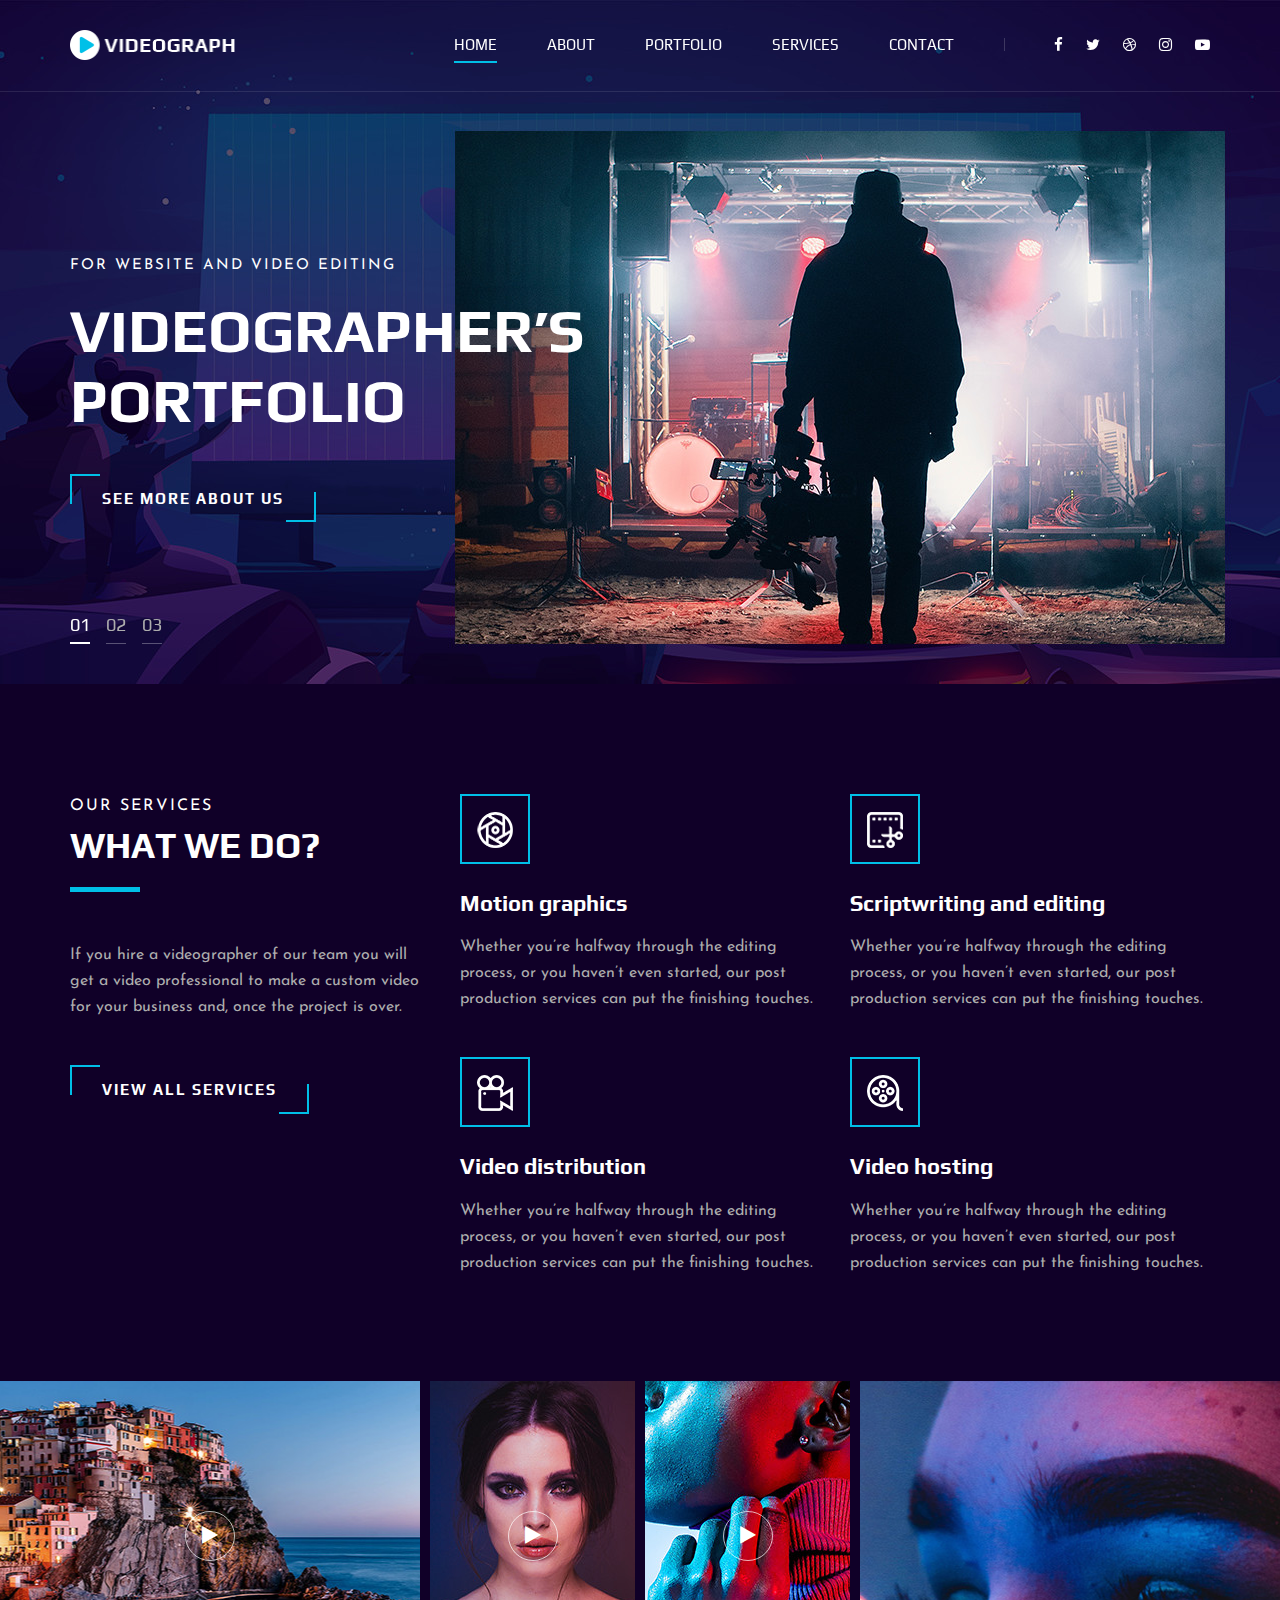
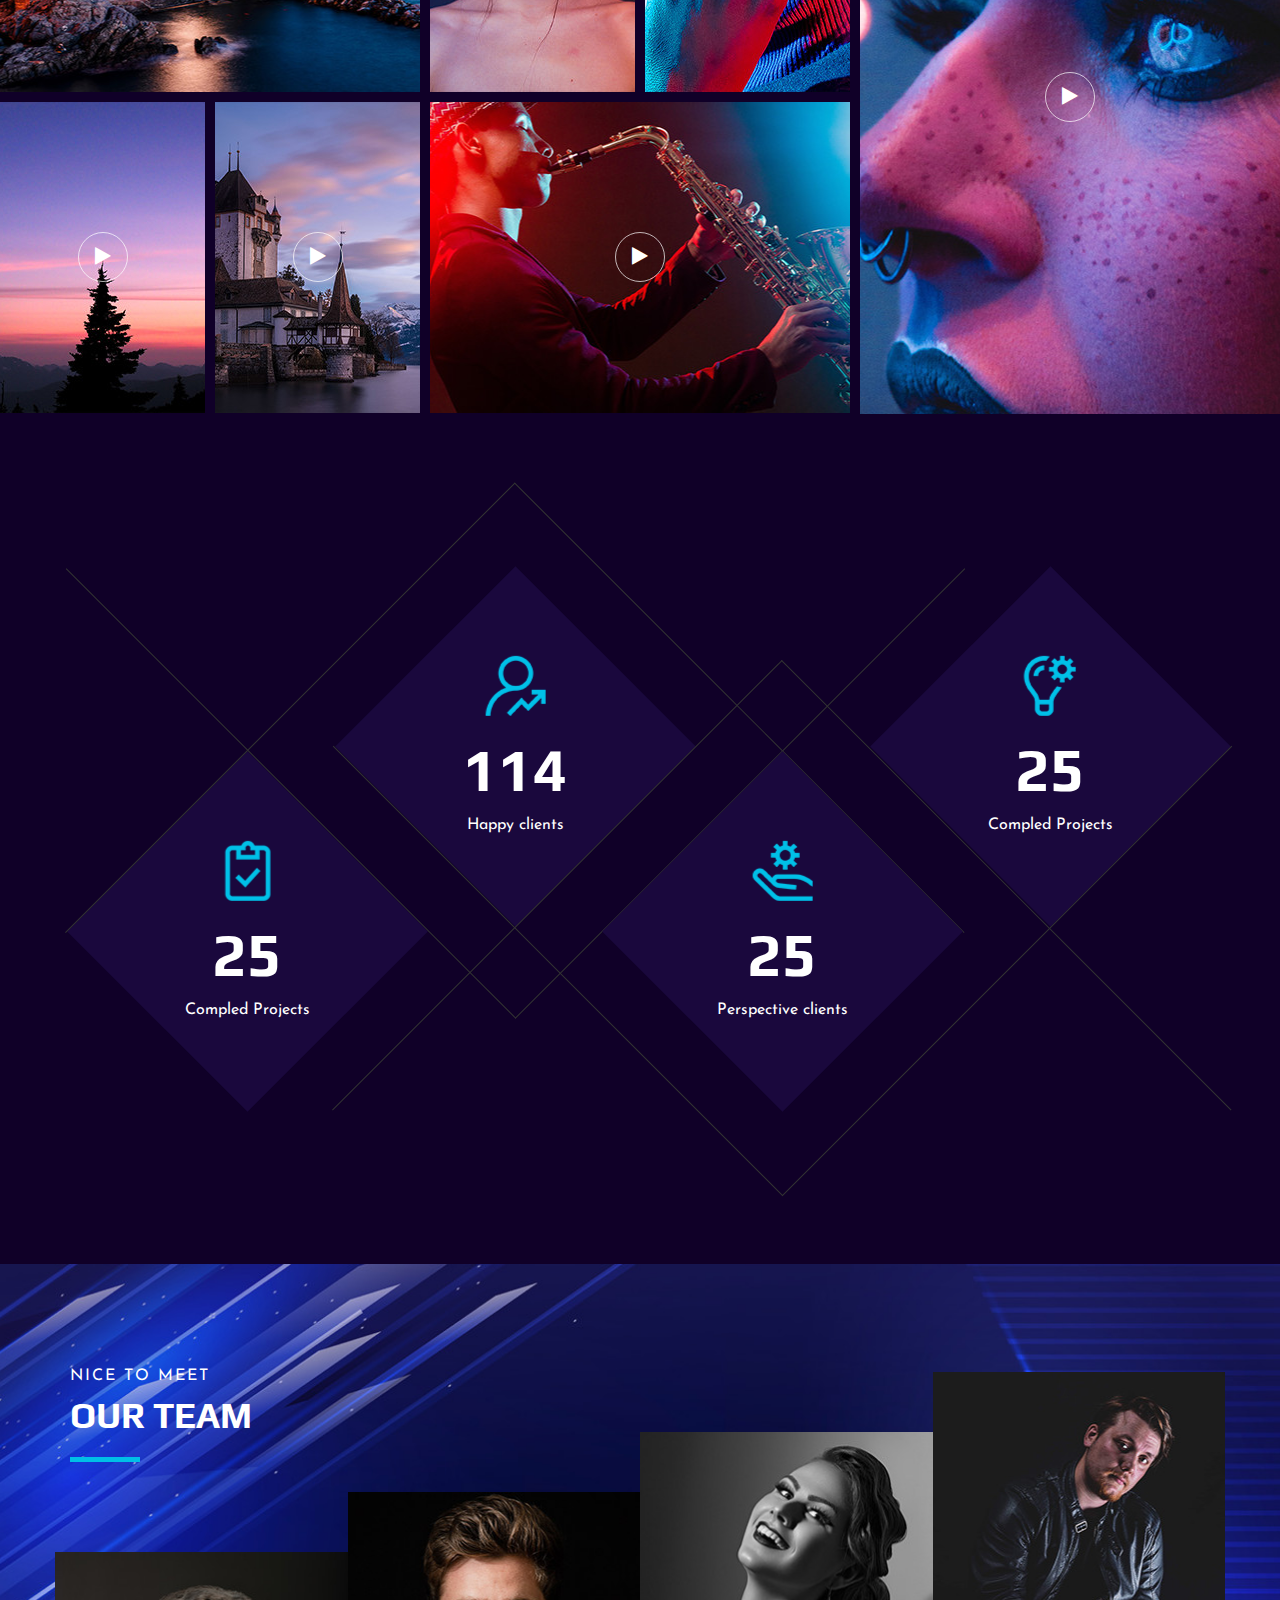
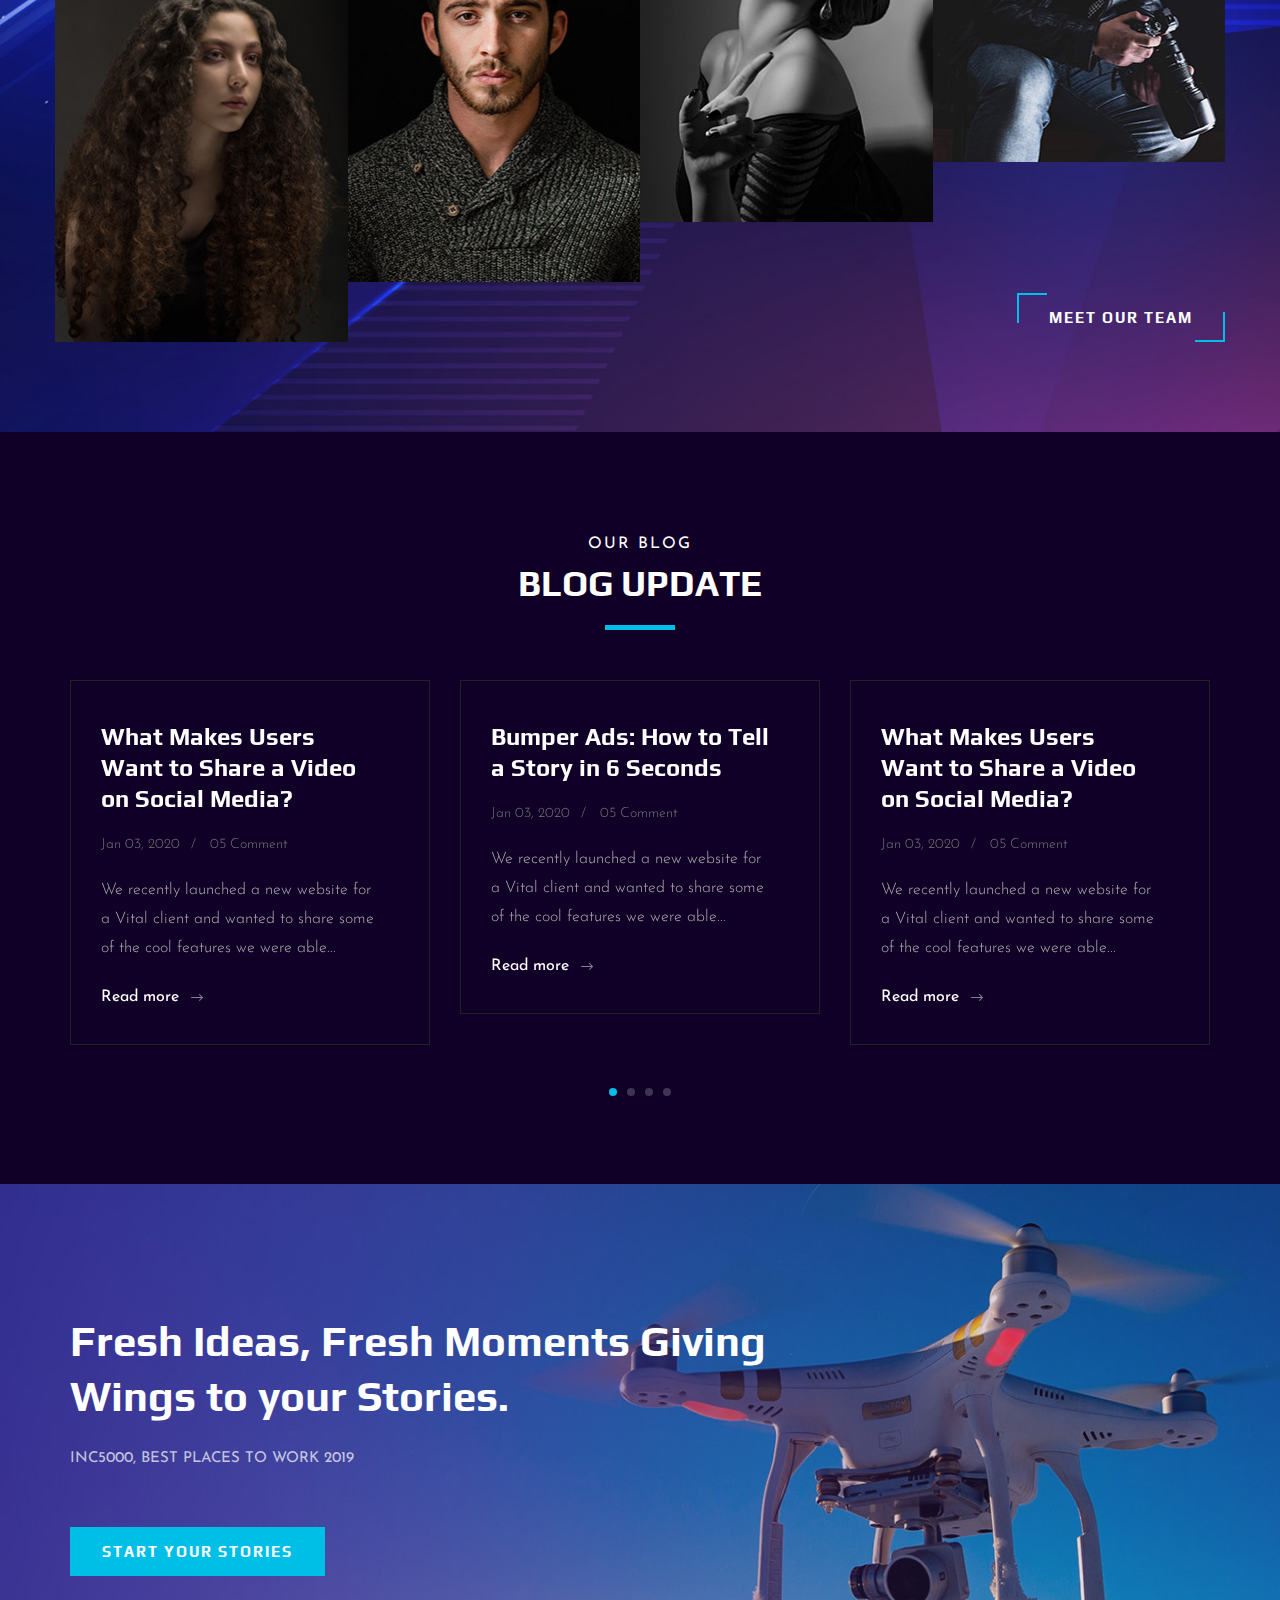
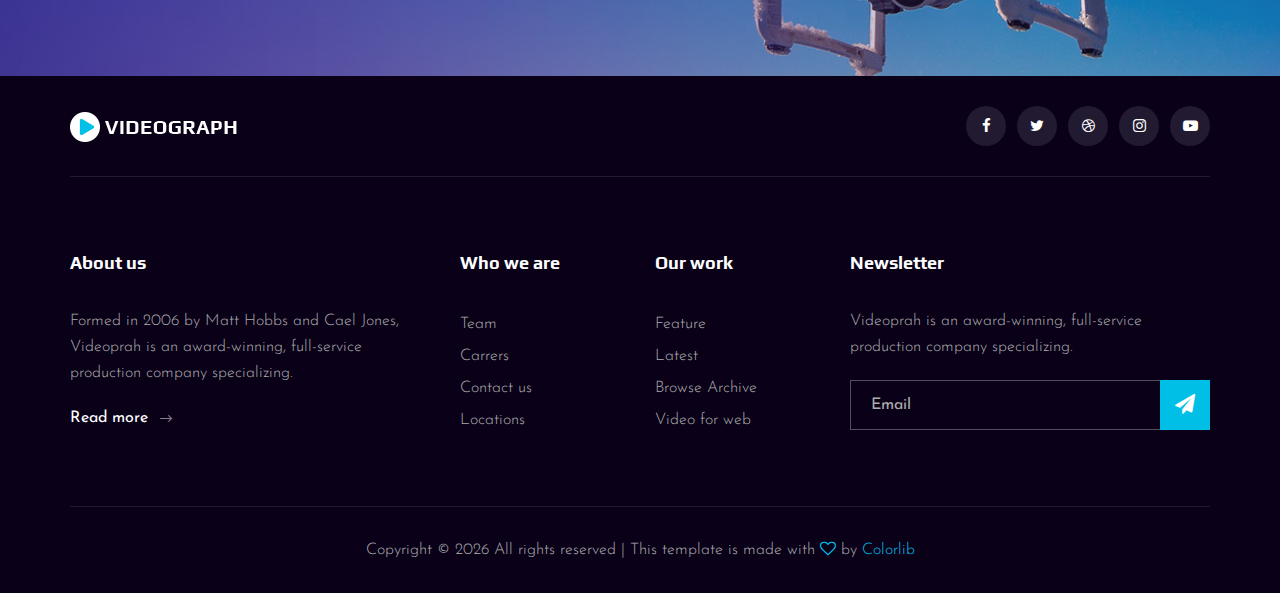
==== commit 6d958691: "exodus" ====
--- a/index.html
+++ b/index.html
@@ -7,7 +7,7 @@
     <meta name="keywords" content="Videograph, unica, creative, html">
     <meta name="viewport" content="width=device-width, initial-scale=1.0">
     <meta http-equiv="X-UA-Compatible" content="ie=edge">
-    <title>Videograph | Template</title>
+    <title>Exodus Tesfaye</title>
 
     <!-- Google Font -->
     <link href="https://fonts.googleapis.com/css2?family=Play:wght@400;700&display=swap" rel="stylesheet">
@@ -46,13 +46,12 @@
                                 <li class="active"><a href="./index.html">Home</a></li>
                                 <li><a href="./about.html">About</a></li>
                                 <li><a href="./portfolio.html">Portfolio</a></li>
-                                <li><a href="./services.html">Services</a></li>
-                                <li><a href="#">Pages</a>
+                                <li><a href="#">Services</a>
                                     <ul class="dropdown">
-                                        <li><a href="./about.html">About</a></li>
-                                        <li><a href="./portfolio.html">Portfolio</a></li>
-                                        <li><a href="./blog.html">Blog</a></li>
-                                        <li><a href="./blog-details.html">Blog Details</a></li>
+                                        <li><a href="./about.html">Front-end Development</a></li>
+                                        <li><a href="./portfolio.html">Mobile App Development</a></li>
+                                        <li><a href="./blog.html">Automation</a></li>
+                                        <li><a href="./blog-details.html">Devops</a></li>
                                     </ul>
                                 </li>
                                 <li><a href="./contact.html">Contact</a></li>
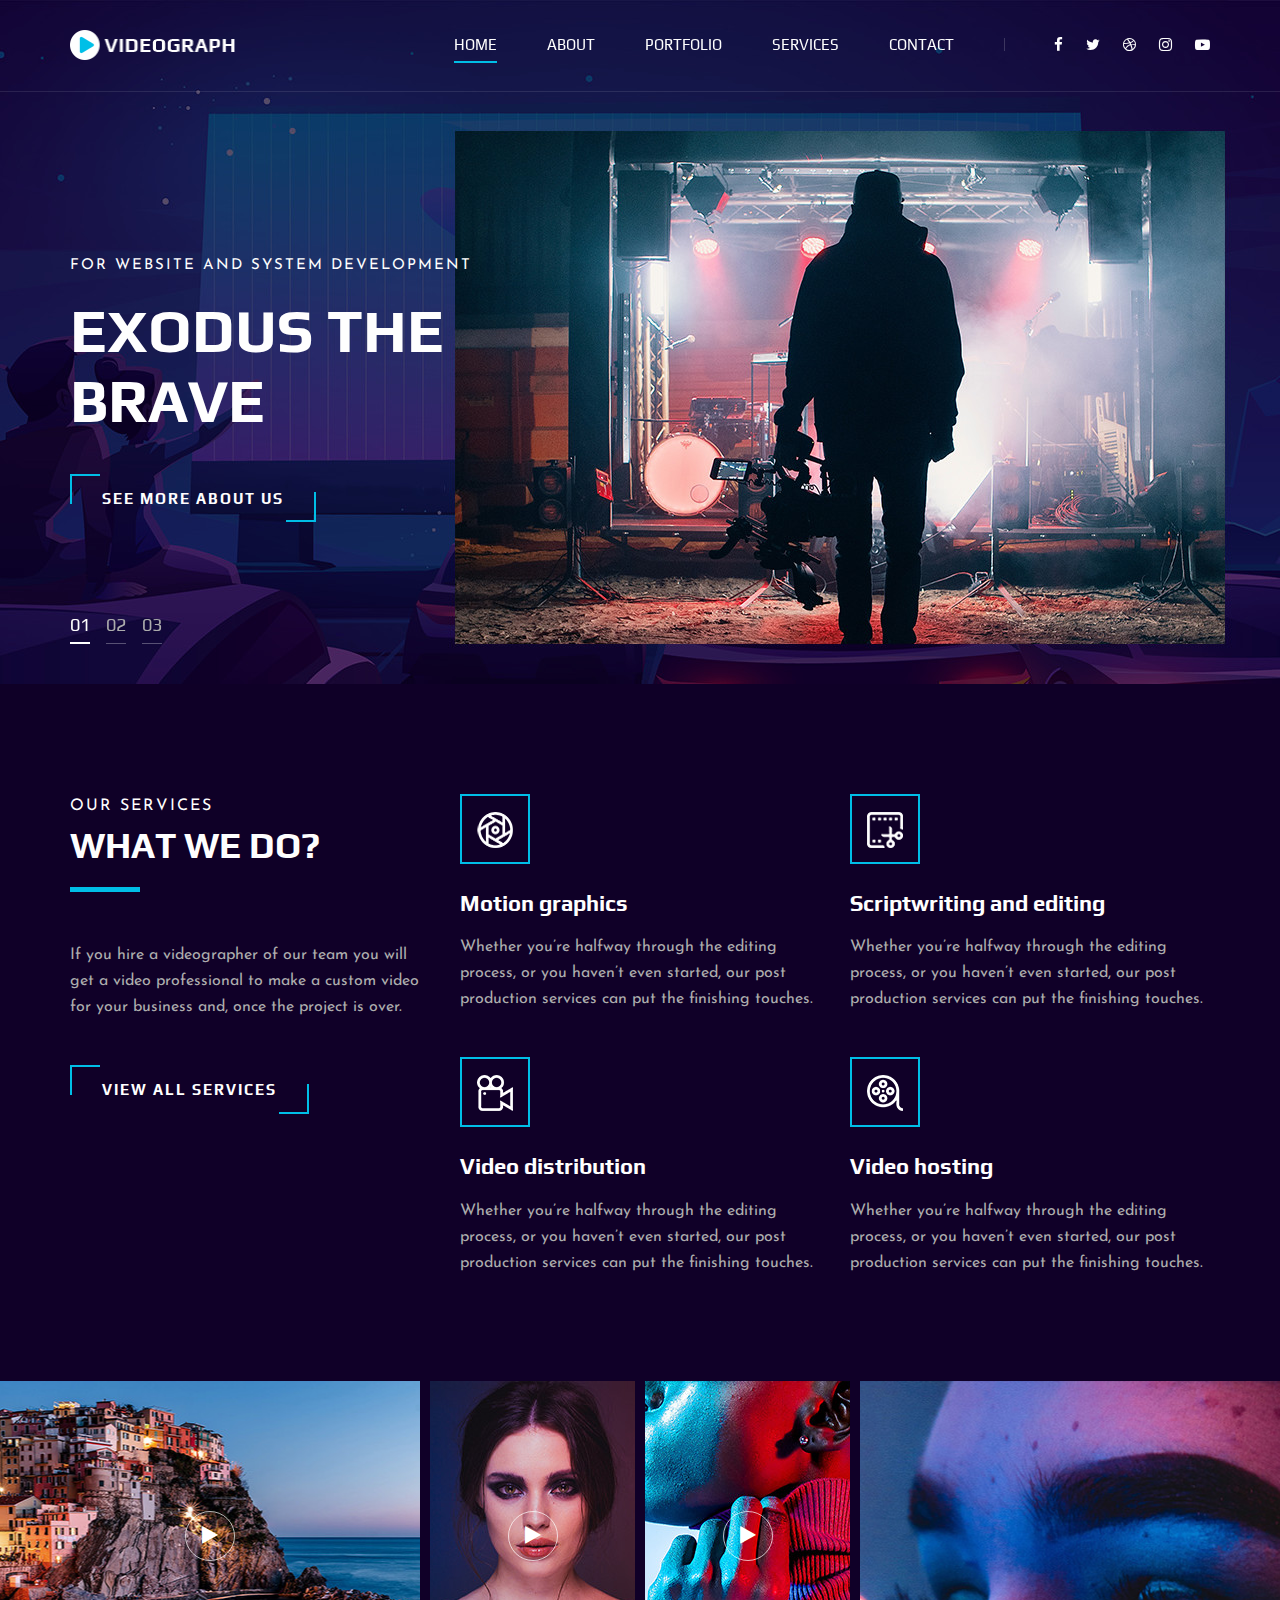
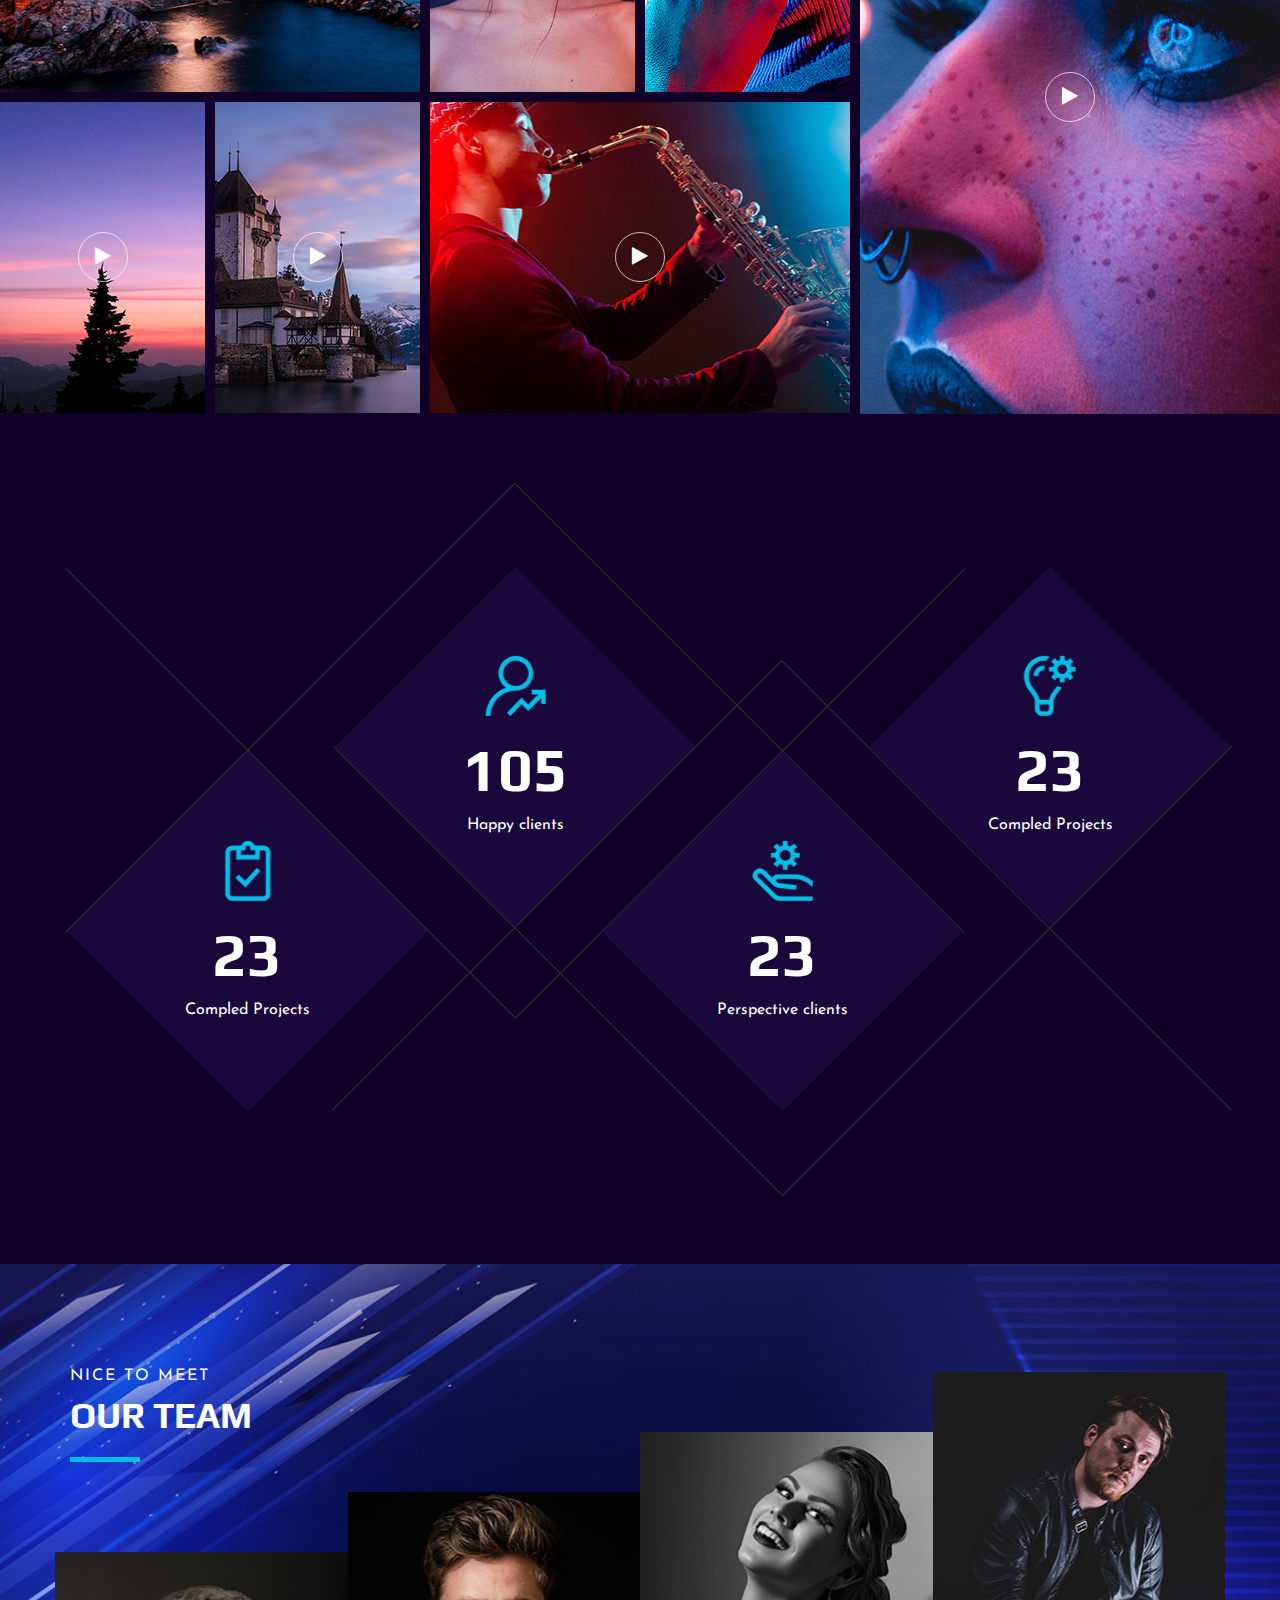
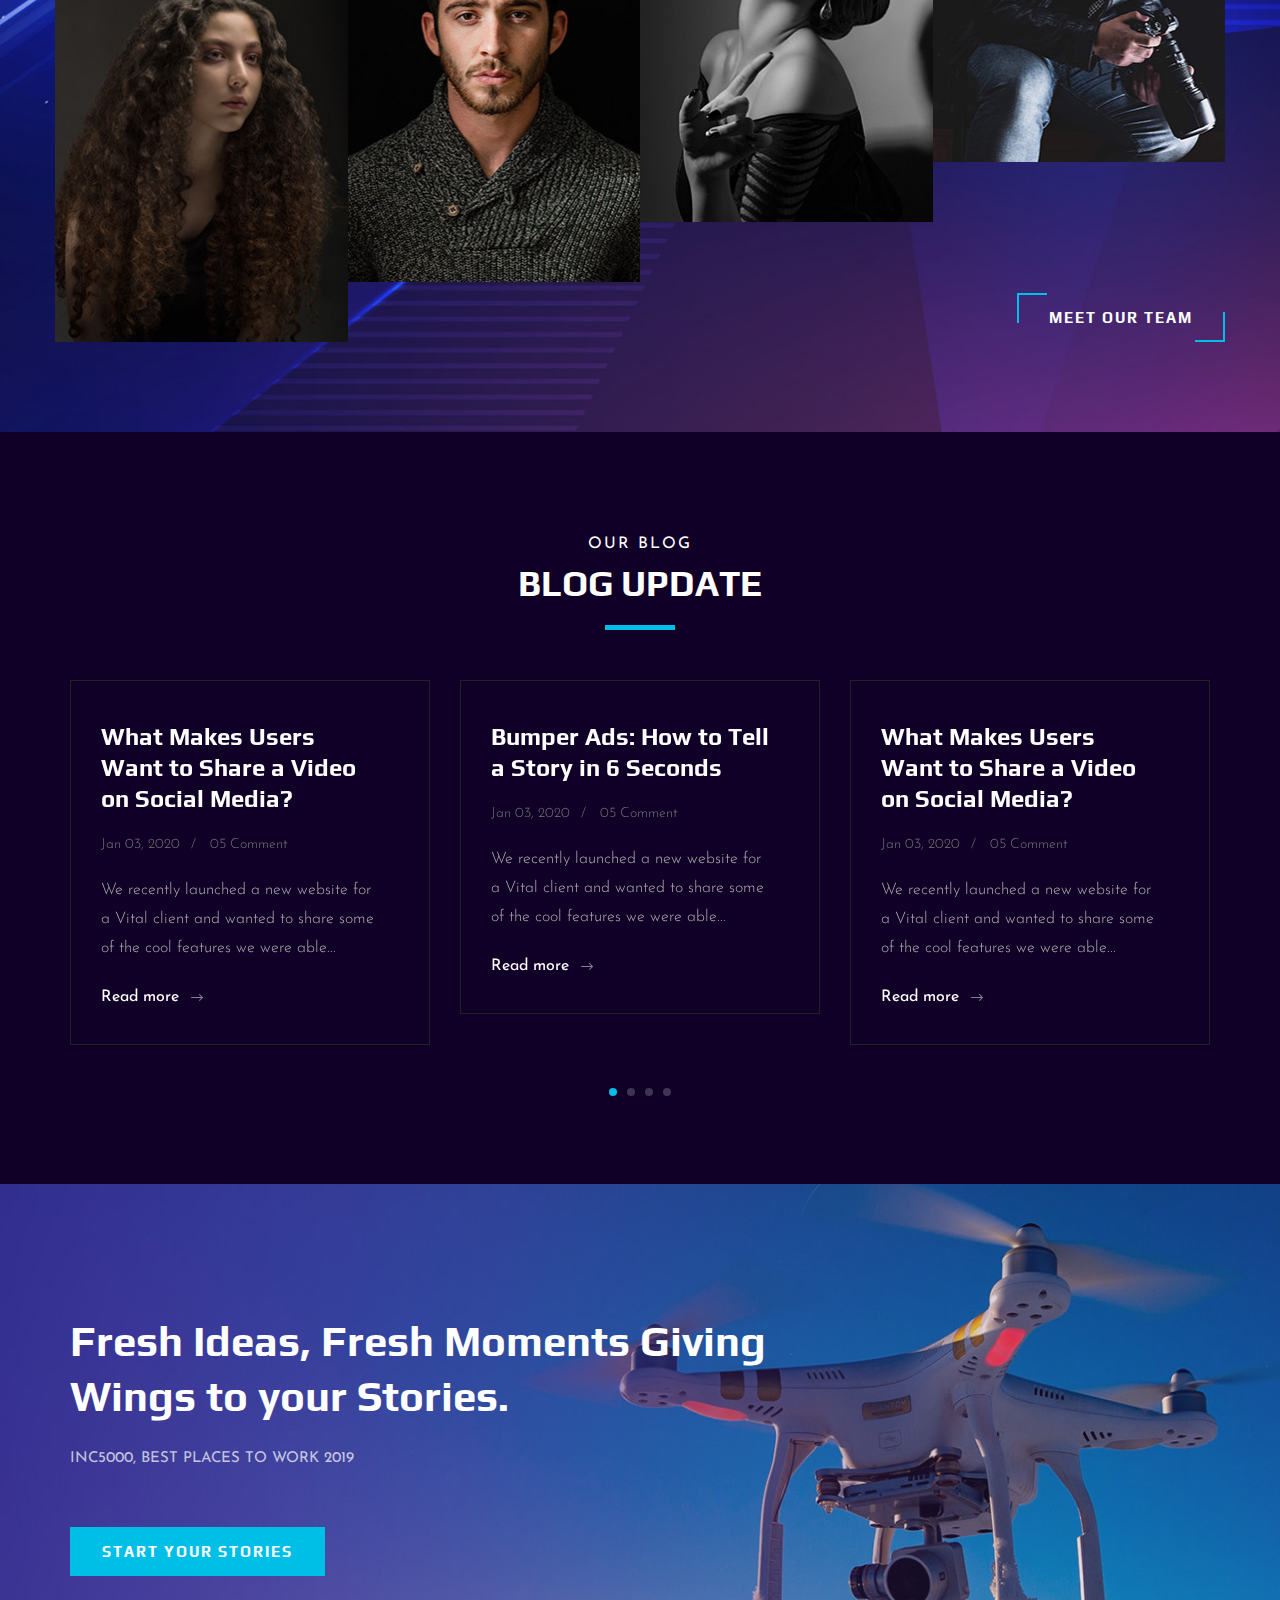
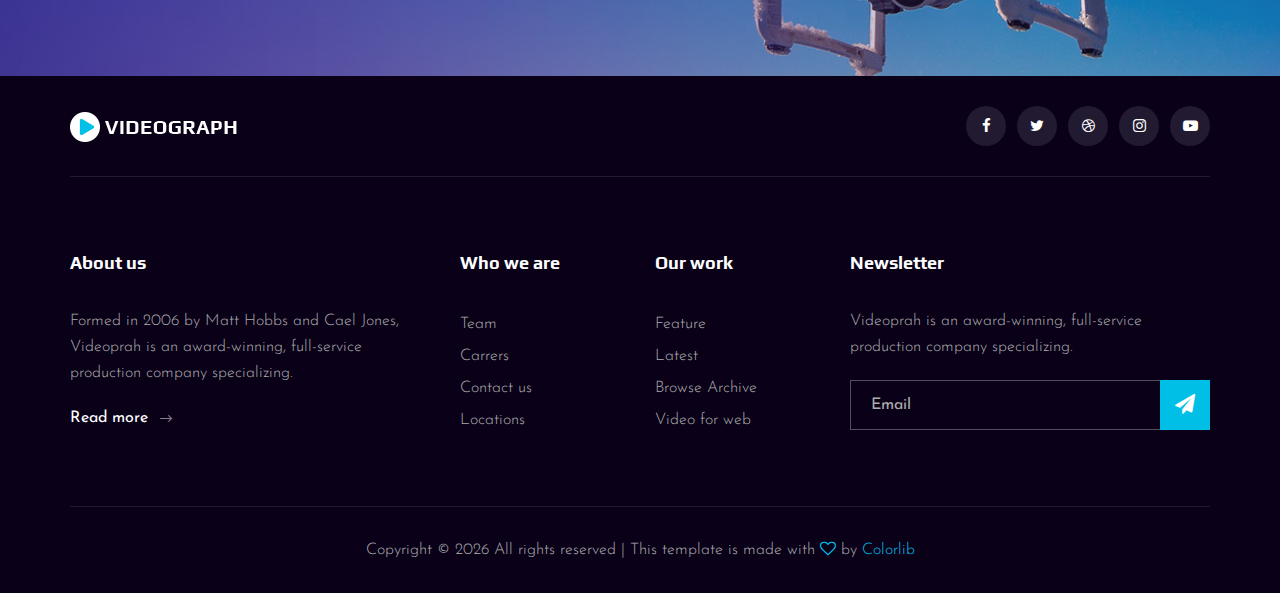
==== commit d4c70f1f: "exodus" ====
--- a/index.html
+++ b/index.html
@@ -80,8 +80,8 @@
                     <div class="row">
                         <div class="col-lg-6">
                             <div class="hero__text">
-                                <span>For website and video editing</span>
-                                <h2>Videographer’s Portfolio</h2>
+                                <span>For website and System Development</span>
+                                <h2>Exodus The Brave</h2>
                                 <a href="#" class="primary-btn">See more about us</a>
                             </div>
                         </div>
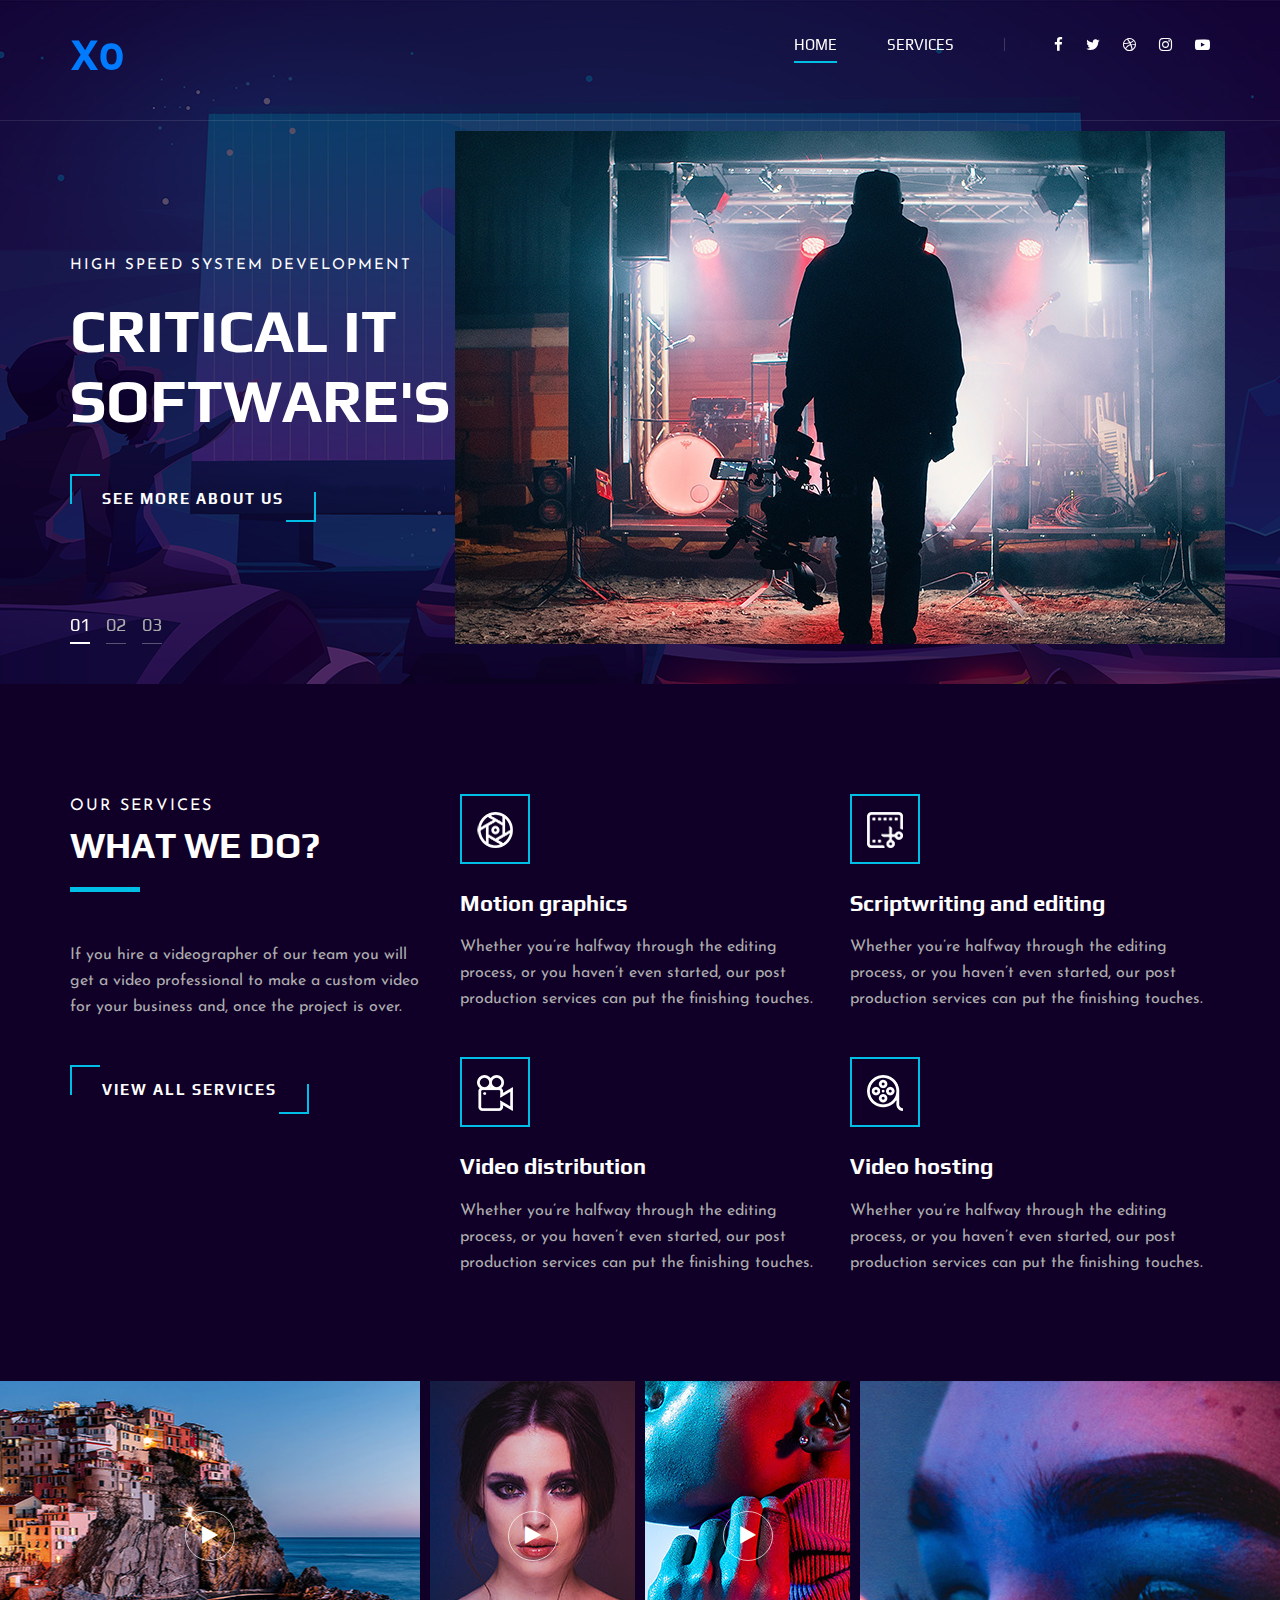
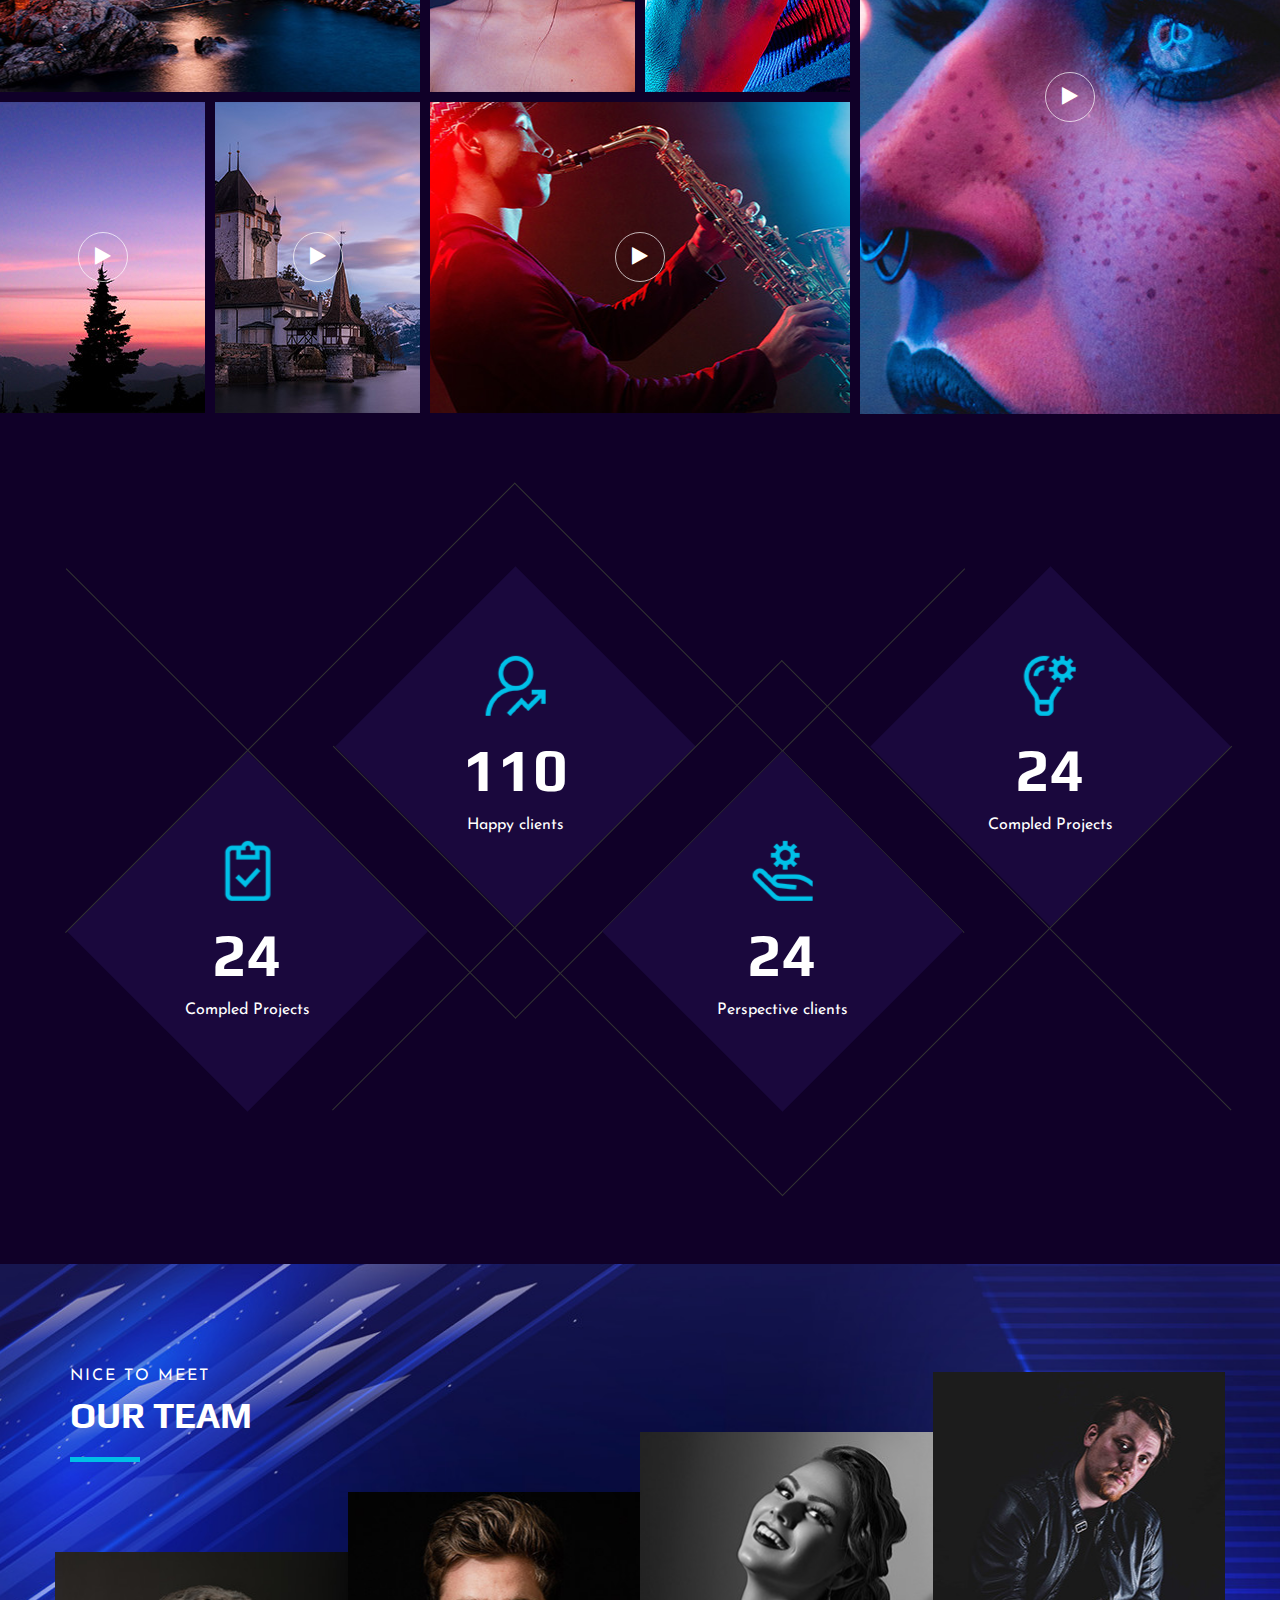
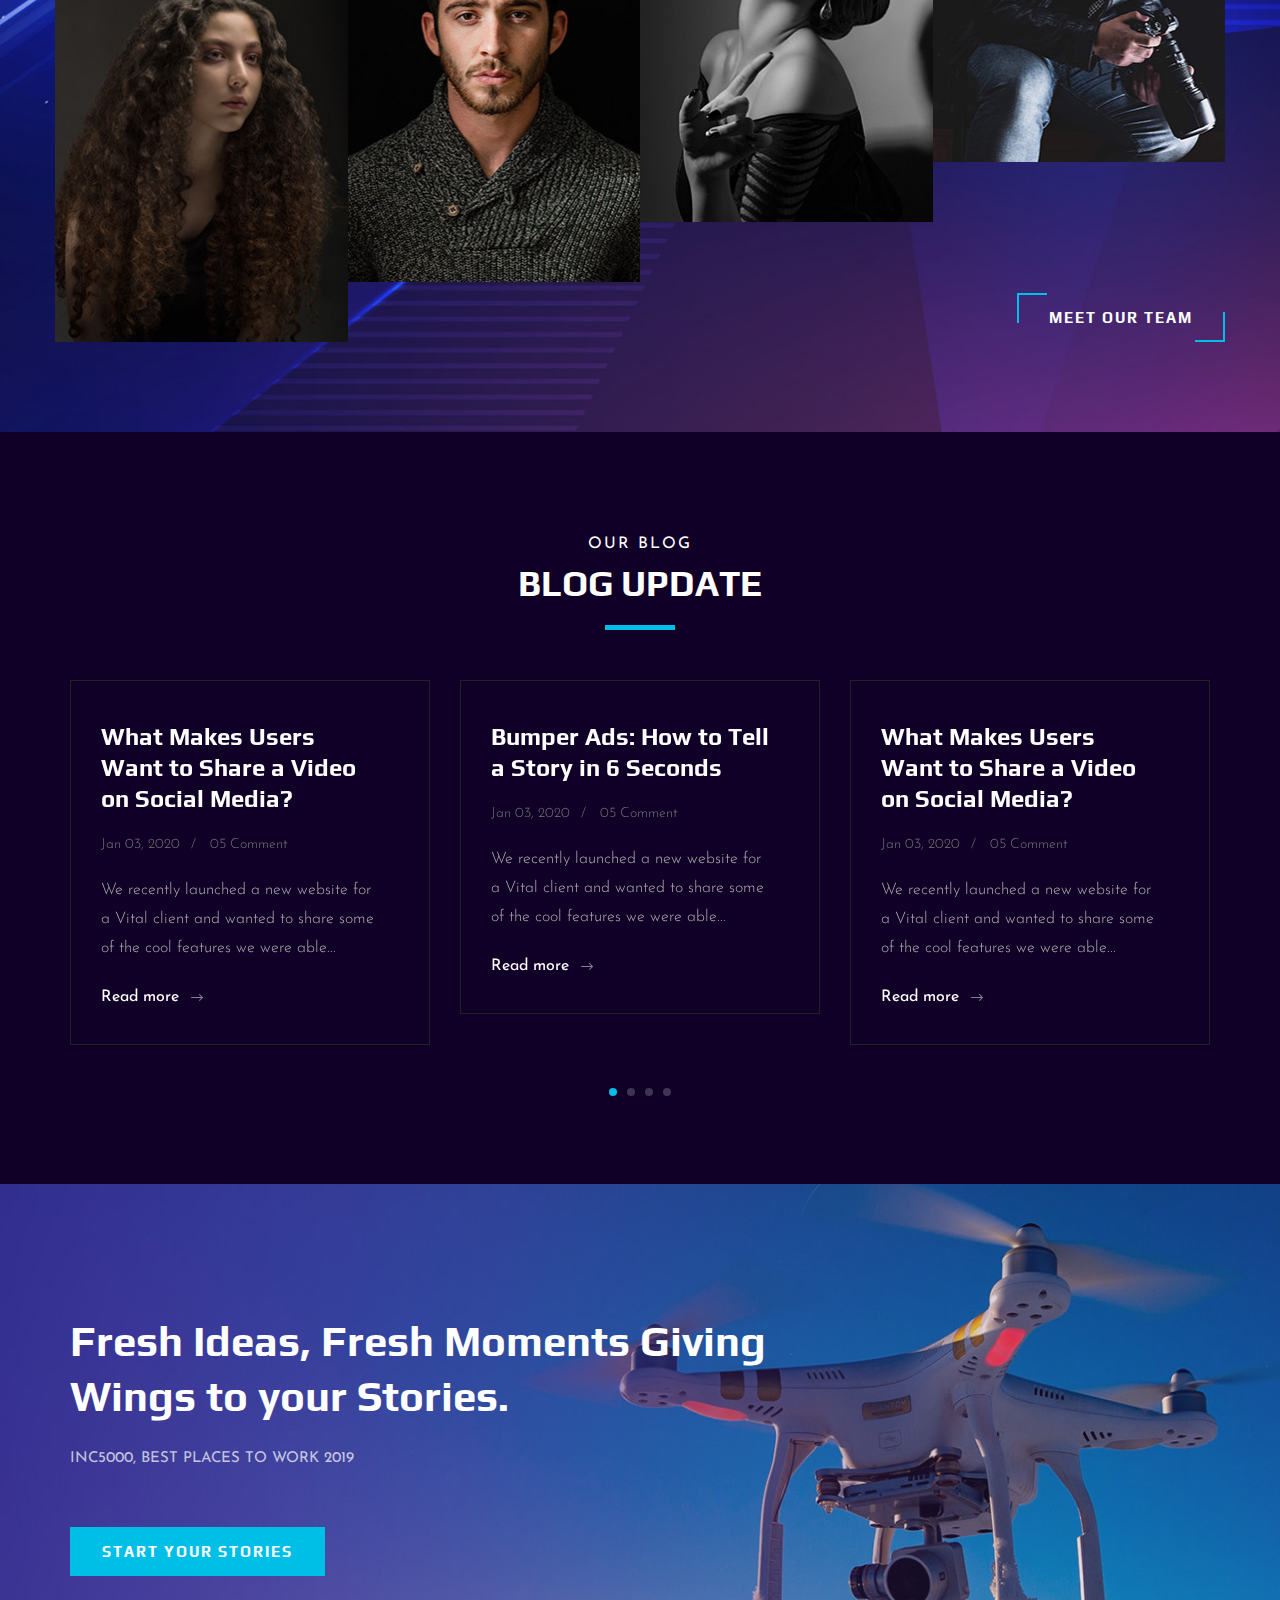
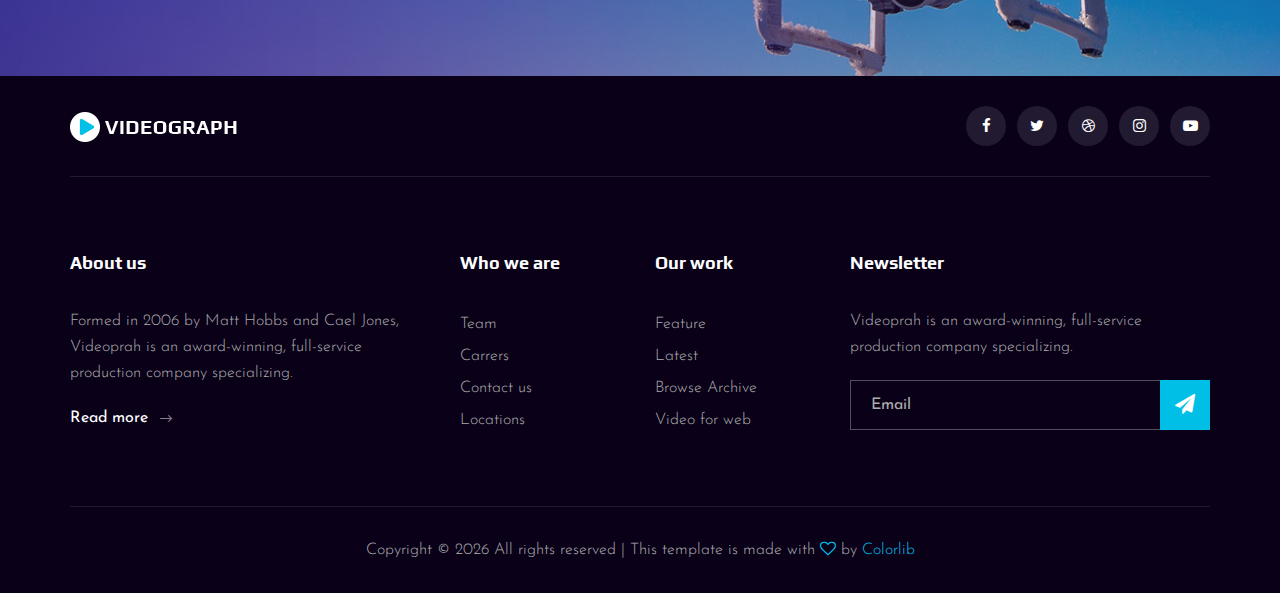
==== commit 5f065efe: "exodus" ====
--- a/index.html
+++ b/index.html
@@ -35,8 +35,8 @@
         <div class="container">
             <div class="row">
                 <div class="col-lg-2">
-                    <div class="header__logo">
-                        <a href="./index.html"><img src="img/logo.png" alt=""></a>
+                    <div class="header__logo" style="font-size: 40px; font-weight: bold;">
+                        <a href="./index.html">X0</a>
                     </div>
                 </div>
                 <div class="col-lg-10">
@@ -44,8 +44,7 @@
                         <nav class="header__nav__menu mobile-menu">
                             <ul>
                                 <li class="active"><a href="./index.html">Home</a></li>
-                                <li><a href="./about.html">About</a></li>
-                                <li><a href="./portfolio.html">Portfolio</a></li>
+
                                 <li><a href="#">Services</a>
                                     <ul class="dropdown">
                                         <li><a href="./about.html">Front-end Development</a></li>
@@ -54,7 +53,6 @@
                                         <li><a href="./blog-details.html">Devops</a></li>
                                     </ul>
                                 </li>
-                                <li><a href="./contact.html">Contact</a></li>
                             </ul>
                         </nav>
                         <div class="header__nav__social">
@@ -80,8 +78,8 @@
                     <div class="row">
                         <div class="col-lg-6">
                             <div class="hero__text">
-                                <span>For website and System Development</span>
-                                <h2>Exodus The Brave</h2>
+                                <span>High Speed System Development</span>
+                                <h2>Critical IT Software's </h2>
                                 <a href="#" class="primary-btn">See more about us</a>
                             </div>
                         </div>
@@ -93,8 +91,8 @@
                     <div class="row">
                         <div class="col-lg-6">
                             <div class="hero__text">
-                                <span>For website and video editing</span>
-                                <h2>Videographer’s Portfolio</h2>
+                                <span>System Design And Solution Architechture</span>
+                                <h2>Excelent Solutions For Your Problems</h2>
                                 <a href="#" class="primary-btn">See more about us</a>
                             </div>
                         </div>
@@ -106,8 +104,8 @@
                     <div class="row">
                         <div class="col-lg-6">
                             <div class="hero__text">
-                                <span>For website and video editing</span>
-                                <h2>Videographer’s Portfolio</h2>
+                                <span>"beauty is in the eye of the beholder" said a lazy designer</span>
+                                <h2>UI and UX</h2>
                                 <a href="#" class="primary-btn">See more about us</a>
                             </div>
                         </div>
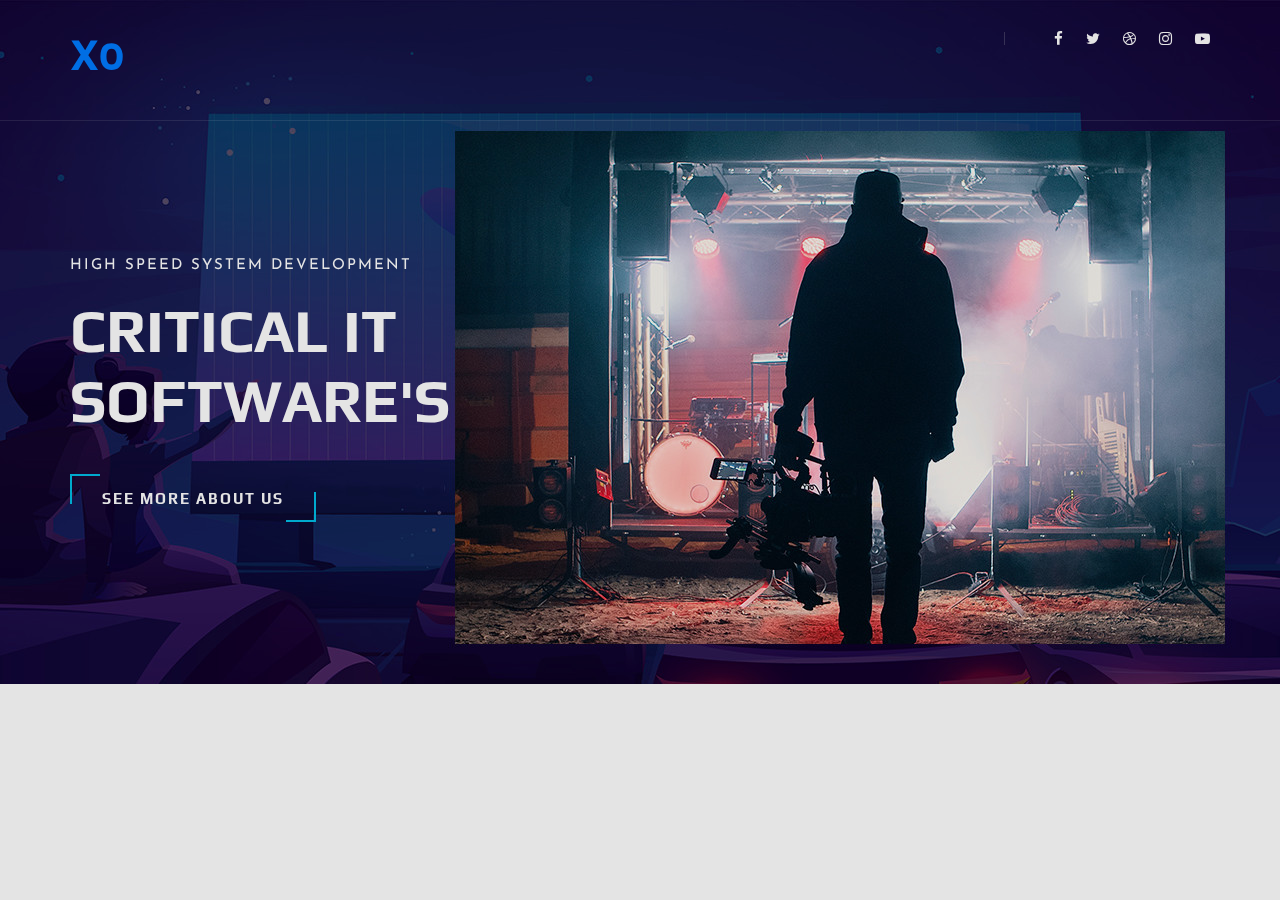
==== commit c2b67f40: "local" ====
--- a/index.html
+++ b/index.html
@@ -23,6 +23,19 @@
     <link rel="stylesheet" href="css/slicknav.min.css" type="text/css">
     <link rel="stylesheet" href="css/style.css" type="text/css">
 </head>
+<style>
+    .subscriber {
+        width: 50%;
+        height: 8px;
+    }
+
+    @media only screen and (min-width: 768px) and (max-width: 991px) {
+        .subscriber {
+            width: 100%;
+            height: 5px;
+        }
+    }
+</style>
 
 <body>
     <!-- Page Preloder -->
@@ -43,16 +56,16 @@
                     <div class="header__nav__option">
                         <nav class="header__nav__menu mobile-menu">
                             <ul>
-                                <li class="active"><a href="./index.html">Home</a></li>
-
-                                <li><a href="#">Services</a>
+                                <!-- <li class="active"><a href="./index.html">Home</a></li> -->
+
+                                <!-- <li><a href="#">Services</a>
                                     <ul class="dropdown">
                                         <li><a href="./about.html">Front-end Development</a></li>
                                         <li><a href="./portfolio.html">Mobile App Development</a></li>
                                         <li><a href="./blog.html">Automation</a></li>
                                         <li><a href="./blog-details.html">Devops</a></li>
                                     </ul>
-                                </li>
+                                </li> -->
                             </ul>
                         </nav>
                         <div class="header__nav__social">
@@ -71,7 +84,7 @@
     <!-- Header End -->
 
     <!-- Hero Section Begin -->
-    <section class="hero">
+    <section>
         <div class="hero__slider owl-carousel">
             <div class="hero__item set-bg" data-setbg="img/hero/hero-1.jpg">
                 <div class="container">
@@ -117,7 +130,7 @@
     <!-- Hero Section End -->
 
     <!-- Services Section Begin -->
-    <section class="services spad">
+    <!-- <section class="services spad">
         <div class="container">
             <div class="row">
                 <div class="col-lg-4">
@@ -177,11 +190,11 @@
                 </div>
             </div>
         </div>
-    </section>
+    </section> -->
     <!-- Services Section End -->
 
     <!-- Work Section Begin -->
-    <section class="work">
+    <!-- <section class="work">
         <div class="work__gallery">
             <div class="grid-sizer"></div>
             <div class="work__item wide__item set-bg" data-setbg="img/work/work-1.jpg">
@@ -234,11 +247,11 @@
                 </div>
             </div>
         </div>
-    </section>
+    </section> -->
     <!-- Work Section End -->
 
     <!-- Counter Section Begin -->
-    <section class="counter">
+    <!-- <section class="counter">
         <div class="container">
             <div class="counter__content">
                 <div class="row">
@@ -281,11 +294,11 @@
                 </div>
             </div>
         </div>
-    </section>
+    </section> -->
     <!-- Counter Section End -->
 
     <!-- Team Section Begin -->
-    <section class="team spad set-bg" data-setbg="img/team-bg.jpg">
+    <!-- <section class="team spad set-bg" data-setbg="img/team-bg.jpg">
         <div class="container">
             <div class="row">
                 <div class="col-lg-12">
@@ -359,11 +372,11 @@
                 </div>
             </div>
         </div>
-    </section>
+    </section> -->
     <!-- Team Section End -->
 
     <!-- Latest Blog Section Begin -->
-    <section class="latest spad">
+    <!-- <section class="latest spad">
         <div class="container">
             <div class="row">
                 <div class="col-lg-12">
@@ -462,11 +475,11 @@
                 </div>
             </div>
         </div>
-    </section>
+    </section> -->
     <!-- Latest Blog Section End -->
 
     <!-- Call To Action Section Begin -->
-    <section class="callto spad set-bg" data-setbg="img/callto-bg.jpg">
+    <!-- <section class="callto spad set-bg" data-setbg="img/callto-bg.jpg">
         <div class="container">
             <div class="row">
                 <div class="col-lg-8">
@@ -478,13 +491,13 @@
                 </div>
             </div>
         </div>
-    </section>
+    </section> -->
     <!-- Call To Action Section End -->
 
     <!-- Footer Section Begin -->
-    <footer class="footer">
-        <div class="container">
-            <div class="footer__top">
+    <!-- <footer class="footer">
+        <div class="container"> -->
+    <!-- <div class="footer__top">
                 <div class="row">
                     <div class="col-lg-6 col-md-6">
                         <div class="footer__top__logo">
@@ -501,18 +514,18 @@
                         </div>
                     </div>
                 </div>
-            </div>
-            <div class="footer__option">
-                <div class="row">
-                    <div class="col-lg-4 col-md-6 col-sm-6">
+            </div> -->
+    <!-- <div class="footer__option">
+                <div class="row"> -->
+    <!-- <div class="col-lg-4 col-md-6 col-sm-6">
                         <div class="footer__option__item">
                             <h5>About us</h5>
                             <p>Formed in 2006 by Matt Hobbs and Cael Jones, Videoprah is an award-winning, full-service
                                 production company specializing.</p>
                             <a href="#" class="read__more">Read more <span class="arrow_right"></span></a>
                         </div>
-                    </div>
-                    <div class="col-lg-2 col-md-3 col-sm-3">
+                    </div> -->
+    <!-- <div class="col-lg-2 col-md-3 col-sm-3">
                         <div class="footer__option__item">
                             <h5>Who we are</h5>
                             <ul>
@@ -533,23 +546,21 @@
                                 <li><a href="#">Video for web</a></li>
                             </ul>
                         </div>
-                    </div>
-                    <div class="col-lg-4 col-md-12">
-                        <div class="footer__option__item">
-                            <h5>Newsletter</h5>
-                            <p>Videoprah is an award-winning, full-service production company specializing.</p>
-                            <form action="#">
+                    </div> -->
+    <!-- <div>
+                        <div class="footer__option__item subscriber">
+                            <form style="width: 50%" action="#">
                                 <input type="text" placeholder="Email">
                                 <button type="submit"><i class="fa fa-send"></i></button>
                             </form>
                         </div>
-                    </div>
-                </div>
-            </div>
-            <div class="footer__copyright">
+                    </div> -->
+    <!-- </div>
+            </div> -->
+    <!-- <div class="footer__copyright">
                 <div class="row">
                     <div class="col-lg-12 text-center">
-                        <!-- Link back to Colorlib can't be removed. Template is licensed under CC BY 3.0. -->
+                        Link back to Colorlib can't be removed. Template is licensed under CC BY 3.0.
                         <p class="footer__copyright__text">Copyright &copy;
                             <script>
                                 document.write(new Date().getFullYear());
@@ -557,11 +568,11 @@
                             All rights reserved | This template is made with <i class="fa fa-heart-o"
                                 aria-hidden="true"></i> by <a href="https://colorlib.com" target="_blank">Colorlib</a>
                         </p>
-                        <!-- Link back to Colorlib can't be removed. Template is licensed under CC BY 3.0. -->
-                    </div>
-                </div>
-            </div>
-        </div>
+                        <-- Link back to Colorlib can't be removed. Template is licensed under CC BY 3.0. -->
+    <!-- </div>
+                </div>
+            </div> -->
+    </div>
     </footer>
     <!-- Footer Section End -->
 
--- a/css/style.css
+++ b/css/style.css
@@ -327,13 +327,13 @@
 }
 .header__nav__menu ul li.active a:after {
   -webkit-transform: scale(1);
-      -ms-transform: scale(1);
-          transform: scale(1);
+  -ms-transform: scale(1);
+  transform: scale(1);
 }
 .header__nav__menu ul li:hover a:after {
   -webkit-transform: scale(1);
-      -ms-transform: scale(1);
-          transform: scale(1);
+  -ms-transform: scale(1);
+  transform: scale(1);
 }
 .header__nav__menu ul li:hover .dropdown {
   top: 34px;
@@ -389,8 +389,8 @@
   background: #00bfe7;
   content: "";
   -webkit-transform: scale(0);
-      -ms-transform: scale(0);
-          transform: scale(0);
+  -ms-transform: scale(0);
+  transform: scale(0);
   -webkit-transition: all, 0.3s;
   -o-transition: all, 0.3s;
   transition: all, 0.3s;
@@ -444,6 +444,7 @@
   right: 0;
   bottom: 45px;
   width: 100%;
+  height: 100vh;
   max-width: 1140px;
   margin: 0 auto;
 }
@@ -541,11 +542,11 @@
   display: -ms-flexbox;
   display: flex;
   -webkit-box-align: center;
-      -ms-flex-align: center;
-          align-items: center;
+  -ms-flex-align: center;
+  align-items: center;
   -webkit-box-pack: center;
-      -ms-flex-pack: center;
-          justify-content: center;
+  -ms-flex-pack: center;
+  justify-content: center;
 }
 .work__item:hover .work__item__hover {
   bottom: 0;
@@ -629,18 +630,18 @@
   background: #1a083d;
   -webkit-transform: rotate(45deg);
   -ms-transform: rotate(45deg);
-      transform: rotate(45deg);
+  transform: rotate(45deg);
   height: 255px;
   width: 255px;
   display: -webkit-box;
   display: -ms-flexbox;
   display: flex;
   -webkit-box-align: center;
-      -ms-flex-align: center;
-          align-items: center;
+  -ms-flex-align: center;
+  align-items: center;
   -webkit-box-pack: center;
-      -ms-flex-pack: center;
-          justify-content: center;
+  -ms-flex-pack: center;
+  justify-content: center;
   text-align: center;
   position: relative;
   z-index: 1;
@@ -686,7 +687,7 @@
 .counter__item__text {
   -webkit-transform: rotate(-45deg);
   -ms-transform: rotate(-45deg);
-      transform: rotate(-45deg);
+  transform: rotate(-45deg);
 }
 .counter__item__text h2 {
   font-size: 60px;
@@ -937,7 +938,7 @@
   height: 50px;
   width: 100%;
   padding-left: 20px;
-  border: 1px solid #544E5E;
+  border: 1px solid #544e5e;
   background: transparent;
   font-size: 16px;
   color: #adadad;
@@ -1045,7 +1046,7 @@
   padding-left: 30px;
 }
 .about__text .services__item .services__item__icon:after {
-  border-color: #281A3E;
+  border-color: #281a3e;
 }
 
 .about__text__desc {
@@ -1082,7 +1083,7 @@
 
 .testimonial__text {
   padding: 30px 40px 25px 30px;
-  border: 1px solid #3D3A64;
+  border: 1px solid #3d3a64;
   margin-bottom: 25px;
   position: relative;
   z-index: 9;
@@ -1144,7 +1145,7 @@
 .services__item:hover .services__item__icon:after {
   -webkit-transform: rotate(45deg);
   -ms-transform: rotate(45deg);
-      transform: rotate(45deg);
+  transform: rotate(45deg);
 }
 .services__item h4 {
   color: #ffffff;
@@ -1238,11 +1239,11 @@
   display: -ms-flexbox;
   display: flex;
   -webkit-box-align: center;
-      -ms-flex-align: center;
-          align-items: center;
+  -ms-flex-align: center;
+  align-items: center;
   -webkit-box-pack: center;
-      -ms-flex-pack: center;
-          justify-content: center;
+  -ms-flex-pack: center;
+  justify-content: center;
   margin-bottom: 28px;
 }
 .portfolio__item__video .play-btn {
@@ -1569,12 +1570,14 @@
   margin-right: 0;
   margin-left: 5px;
 }
-.blog__details__option__item.blog__details__option__item--right .blog__details__option__item__img {
+.blog__details__option__item.blog__details__option__item--right
+  .blog__details__option__item__img {
   float: right;
   margin-right: 0;
   margin-left: 25px;
 }
-.blog__details__option__item.blog__details__option__item--right .blog__details__option__item__text {
+.blog__details__option__item.blog__details__option__item--right
+  .blog__details__option__item__text {
   margin-right: 25px;
   text-align: right;
   float: none;
@@ -1835,7 +1838,7 @@
   .counter__item {
     -webkit-transform: rotate(0);
     -ms-transform: rotate(0);
-        transform: rotate(0);
+    transform: rotate(0);
     margin-bottom: 30px;
     width: auto;
   }
@@ -1859,7 +1862,7 @@
   .counter__item__text {
     -webkit-transform: rotate(0);
     -ms-transform: rotate(0);
-        transform: rotate(0);
+    transform: rotate(0);
   }
 
   .counter {
@@ -1909,7 +1912,7 @@
   }
 
   .slicknav_nav .slicknav_row,
-.slicknav_nav a {
+  .slicknav_nav a {
     padding: 7px 0;
     margin: 0;
     color: #ffffff;
@@ -1956,7 +1959,7 @@
   .counter__item {
     -webkit-transform: rotate(0);
     -ms-transform: rotate(0);
-        transform: rotate(0);
+    transform: rotate(0);
     margin-bottom: 30px;
     width: auto;
   }
@@ -1980,7 +1983,7 @@
   .counter__item__text {
     -webkit-transform: rotate(0);
     -ms-transform: rotate(0);
-        transform: rotate(0);
+    transform: rotate(0);
   }
 
   .counter {
@@ -2031,7 +2034,7 @@
   }
 
   .slicknav_nav .slicknav_row,
-.slicknav_nav a {
+  .slicknav_nav a {
     padding: 7px 0;
     margin: 0;
     color: #ffffff;
@@ -2167,4 +2170,4 @@
   .blog__details__quote {
     padding: 30px 40px 35px 35px;
   }
-}+}
